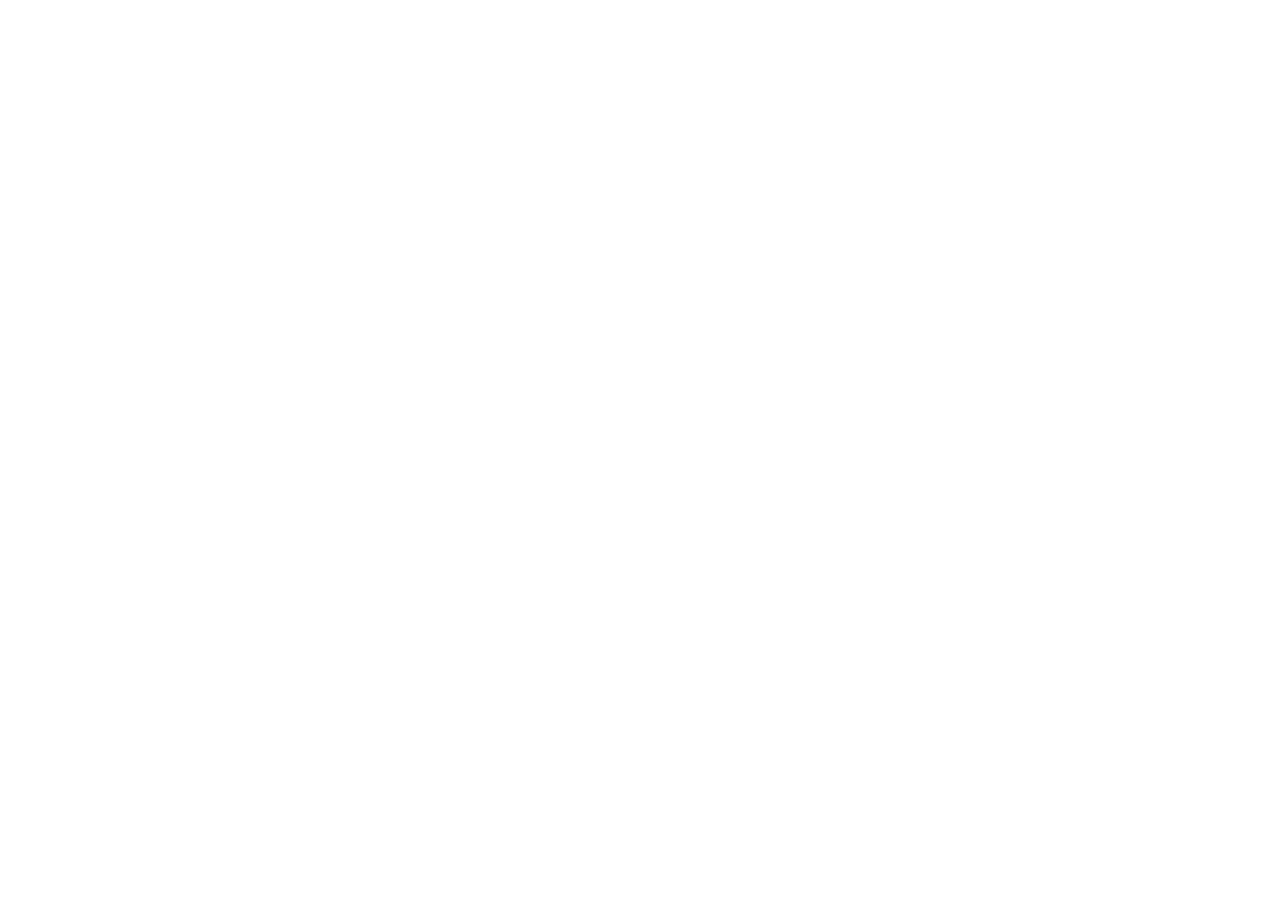
==== page1.html @ 130e92bc "create github pages" ====
<!DOCTYPE html>
<html  >
<head>
  <!-- Site made with Mobirise Website Builder v4.9.7, https://mobirise.com -->
  <meta charset="UTF-8">
  <meta http-equiv="X-UA-Compatible" content="IE=edge">
  <meta name="generator" content="Mobirise v4.9.7, mobirise.com">
  <meta name="viewport" content="width=device-width, initial-scale=1, minimum-scale=1">
  <link rel="shortcut icon" href="assets/images/0191a8249c-128x128.png" type="image/x-icon">
  <meta name="description" content="Web Site Builder Description">
  
  <title>Turismo</title>
  <link rel="stylesheet" href="assets/tether/tether.min.css">
  <link rel="stylesheet" href="assets/bootstrap/css/bootstrap.min.css">
  <link rel="stylesheet" href="assets/bootstrap/css/bootstrap-grid.min.css">
  <link rel="stylesheet" href="assets/bootstrap/css/bootstrap-reboot.min.css">
  <link rel="stylesheet" href="assets/theme/css/style.css">
  <link rel="stylesheet" href="assets/mobirise/css/mbr-additional.css" type="text/css">
  
  
  
</head>
<body>
  
  <script src="assets/web/assets/jquery/jquery.min.js"></script>
  <script src="assets/popper/popper.min.js"></script>
  <script src="assets/tether/tether.min.js"></script>
  <script src="assets/bootstrap/js/bootstrap.min.js"></script>
  <script src="assets/smoothscroll/smooth-scroll.js"></script>
  <script src="assets/theme/js/script.js"></script>
  
  
  <input name="animation" type="hidden">
  </body>
</html>
---- assets/theme/css/style.css ----
/*!
 * Mobirise v4 theme (https://mobirise.com/)
 * Copyright 2017 Mobirise
 */
section {
  background-color: #eeeeee; }

section,
.container,
.container-fluid {
  position: relative;
  word-wrap: break-word; }

a.mbr-iconfont:hover {
  text-decoration: none; }

.article .lead p, .article .lead ul, .article .lead ol, .article .lead pre, .article .lead blockquote {
  margin-bottom: 0; }

a {
  font-style: normal;
  font-weight: 400;
  cursor: pointer; }
  a, a:hover {
    text-decoration: none; }

figure {
  margin-bottom: 0; }

body {
  color: #232323; }

h1, h2, h3, h4, h5, h6,
.h1, .h2, .h3, .h4, .h5, .h6,
.display-1, .display-2, .display-3, .display-4 {
  line-height: 1;
  word-break: break-word;
  word-wrap: break-word; }

b, strong {
  font-weight: bold; }

blockquote {
  padding: 10px 0 10px 20px;
  position: relative;
  border-left: 2px solid;
  border-color: #ff3366; }

input:-webkit-autofill, input:-webkit-autofill:hover, input:-webkit-autofill:focus, input:-webkit-autofill:active {
  transition-delay: 9999s;
  transition-property: background-color, color; }

textarea[type="hidden"] {
  display: none; }

body {
  position: relative; }

section {
  background-position: 50% 50%;
  background-repeat: no-repeat;
  background-size: cover; }
  section .mbr-background-video,
  section .mbr-background-video-preview {
    position: absolute;
    bottom: 0;
    left: 0;
    right: 0;
    top: 0; }

.hidden {
  visibility: hidden; }

.mbr-z-index20 {
  z-index: 20; }

/*! Base colors */
.mbr-white {
  color: #ffffff; }

.mbr-black {
  color: #000000; }

.mbr-bg-white {
  background-color: #ffffff; }

.mbr-bg-black {
  background-color: #000000; }

/*! Text-aligns */
.align-left {
  text-align: left; }

.align-center {
  text-align: center; }

.align-right {
  text-align: right; }

@media (max-width: 767px) {
  .align-left, .align-center, .align-right, .mbr-section-btn, .mbr-section-title {
    text-align: center; } }
/*! Font-weight  */
.mbr-light {
  font-weight: 300; }

.mbr-regular {
  font-weight: 400; }

.mbr-semibold {
  font-weight: 500; }

.mbr-bold {
  font-weight: 700; }

/*! Media  */
.media-size-item {
  -webkit-flex: 1 1 auto;
  -moz-flex: 1 1 auto;
  -ms-flex: 1 1 auto;
  -o-flex: 1 1 auto;
  flex: 1 1 auto; }

.media-content {
  -webkit-flex-basis: 100%;
  flex-basis: 100%; }

.media-container-row {
  display: -ms-flexbox;
  display: -webkit-flex;
  display: flex;
  -webkit-flex-direction: row;
  -ms-flex-direction: row;
  flex-direction: row;
  -webkit-flex-wrap: wrap;
  -ms-flex-wrap: wrap;
  flex-wrap: wrap;
  -webkit-justify-content: center;
  -ms-flex-pack: center;
  justify-content: center;
  -webkit-align-content: center;
  -ms-flex-line-pack: center;
  align-content: center;
  -webkit-align-items: start;
  -ms-flex-align: start;
  align-items: start; }
  .media-container-row .media-size-item {
    width: 400px; }

.media-container-column {
  display: -ms-flexbox;
  display: -webkit-flex;
  display: flex;
  -webkit-flex-direction: column;
  -ms-flex-direction: column;
  flex-direction: column;
  -webkit-flex-wrap: wrap;
  -ms-flex-wrap: wrap;
  flex-wrap: wrap;
  -webkit-justify-content: center;
  -ms-flex-pack: center;
  justify-content: center;
  -webkit-align-content: center;
  -ms-flex-line-pack: center;
  align-content: center;
  -webkit-align-items: stretch;
  -ms-flex-align: stretch;
  align-items: stretch; }
  .media-container-column > * {
    width: 100%; }

@media (min-width: 992px) {
  .media-container-row {
    -webkit-flex-wrap: nowrap;
    -ms-flex-wrap: nowrap;
    flex-wrap: nowrap; } }
figure {
  overflow: hidden; }

figure[mbr-media-size] {
  transition: width 0.1s; }

.mbr-figure img, .mbr-figure iframe {
  display: block;
  width: 100%; }

.card {
  background-color: transparent;
  border: none; }

.card-img {
  text-align: center;
  flex-shrink: 0;
  -webkit-flex-shrink: 0; }

.media {
  max-width: 100%;
  margin: 0 auto; }

.mbr-figure {
  -ms-flex-item-align: center;
  -ms-grid-row-align: center;
  -webkit-align-self: center;
  align-self: center; }

.media-container > div {
  max-width: 100%; }

.mbr-figure img, .card-img img {
  width: 100%; }

@media (max-width: 991px) {
  .media-size-item {
    width: auto !important; }

  .media {
    width: auto; }

  .mbr-figure {
    width: 100% !important; } }
/*! Buttons */
.mbr-section-btn {
  margin-left: -.25rem;
  margin-right: -.25rem;
  font-size: 0; }

nav .mbr-section-btn {
  margin-left: 0rem;
  margin-right: 0rem; }

/*! Btn icon margin */
.btn .mbr-iconfont, .btn.btn-sm .mbr-iconfont {
  cursor: pointer;
  margin-right: 0.5rem; }

.btn.btn-md .mbr-iconfont, .btn.btn-md .mbr-iconfont {
  margin-right: 0.8rem; }

.mbr-regular {
  font-weight: 400; }

.mbr-semibold {
  font-weight: 500; }

.mbr-bold {
  font-weight: 700; }

[type="submit"] {
  -webkit-appearance: none; }

/*! Full-screen */
.mbr-fullscreen .mbr-overlay {
  min-height: 100vh; }

.mbr-fullscreen {
  display: flex;
  display: -webkit-flex;
  display: -moz-flex;
  display: -ms-flex;
  display: -o-flex;
  align-items: center;
  -webkit-align-items: center;
  min-height: 100vh;
  padding-top: 3rem;
  padding-bottom: 3rem; }

/*! Map */
.map {
  height: 25rem;
  position: relative; }
  .map iframe {
    width: 100%;
    height: 100%; }

/* Form */
.form-asterisk {
  font-family: initial;
  position: absolute;
  top: -2px;
  font-weight: normal; }

/*! Scroll to top arrow */
.mbr-arrow-up {
  bottom: 25px;
  right: 90px;
  position: fixed;
  text-align: right;
  z-index: 5000;
  color: #ffffff;
  font-size: 32px;
  transform: rotate(180deg);
  -webkit-transform: rotate(180deg); }

.mbr-arrow-up a {
  background: rgba(0, 0, 0, 0.2);
  border-radius: 3px;
  color: #fff;
  display: inline-block;
  height: 60px;
  width: 60px;
  outline-style: none !important;
  position: relative;
  text-decoration: none;
  transition: all .3s ease-in-out;
  cursor: pointer;
  text-align: center; }
  .mbr-arrow-up a:hover {
    background-color: rgba(0, 0, 0, 0.4); }
  .mbr-arrow-up a i {
    line-height: 60px; }

.mbr-arrow-up-icon {
  display: block;
  color: #fff; }

.mbr-arrow-up-icon::before {
  content: "\203a";
  display: inline-block;
  font-family: serif;
  font-size: 32px;
  line-height: 1;
  font-style: normal;
  position: relative;
  top: 6px;
  left: -4px;
  -webkit-transform: rotate(-90deg);
  transform: rotate(-90deg); }

/*! Arrow Down */
.mbr-arrow {
  position: absolute;
  bottom: 45px;
  left: 50%;
  width: 60px;
  height: 60px;
  cursor: pointer;
  background-color: rgba(80, 80, 80, 0.5);
  border-radius: 50%;
  -webkit-transform: translateX(-50%);
  transform: translateX(-50%); }
  .mbr-arrow > a {
    display: inline-block;
    text-decoration: none;
    outline-style: none;
    -webkit-animation: arrowdown 1.7s ease-in-out infinite;
    animation: arrowdown 1.7s ease-in-out infinite; }
    .mbr-arrow > a > i {
      position: absolute;
      top: -2px;
      left: 15px;
      font-size: 2rem; }

@keyframes arrowdown {
  0% {
    transform: translateY(0px);
    -webkit-transform: translateY(0px); }
  50% {
    transform: translateY(-5px);
    -webkit-transform: translateY(-5px); }
  100% {
    transform: translateY(0px);
    -webkit-transform: translateY(0px); } }
@-webkit-keyframes arrowdown {
  0% {
    transform: translateY(0px);
    -webkit-transform: translateY(0px); }
  50% {
    transform: translateY(-5px);
    -webkit-transform: translateY(-5px); }
  100% {
    transform: translateY(0px);
    -webkit-transform: translateY(0px); } }
@media (max-width: 500px) {
  .mbr-arrow-up {
    left: 50%;
    right: auto;
    transform: translateX(-50%) rotate(180deg);
    -webkit-transform: translateX(-50%) rotate(180deg); } }
/*Gradients animation*/
@keyframes gradient-animation {
  from {
    background-position: 0% 100%;
    animation-timing-function: ease-in-out; }
  to {
    background-position: 100% 0%;
    animation-timing-function: ease-in-out; } }
@-webkit-keyframes gradient-animation {
  from {
    background-position: 0% 100%;
    animation-timing-function: ease-in-out; }
  to {
    background-position: 100% 0%;
    animation-timing-function: ease-in-out; } }
.bg-gradient {
  background-size: 200% 200%;
  animation: gradient-animation 5s infinite alternate;
  -webkit-animation: gradient-animation 5s infinite alternate; }

.menu .navbar-brand {
  display: -webkit-flex; }
  .menu .navbar-brand span {
    display: flex;
    display: -webkit-flex; }
  .menu .navbar-brand .navbar-caption-wrap {
    display: -webkit-flex; }
  .menu .navbar-brand .navbar-logo img {
    display: -webkit-flex; }
@media (min-width: 768px) and (max-width: 991px) {
  .menu .navbar-toggleable-sm .navbar-nav {
    display: -webkit-box;
    display: -webkit-flex;
    display: -ms-flexbox; } }
@media (min-width: 992px) {
  .menu .navbar-nav.nav-dropdown {
    display: -webkit-flex; }
  .menu .navbar-toggleable-sm .navbar-collapse {
    display: -webkit-flex !important; } }
@media (max-width: 767px) {
  .menu .navbar-collapse {
    max-height: 80vh; }
  .menu .dropdown-menu {
    max-height: 60vh; } }

.navbar {
  display: -webkit-flex;
  -webkit-flex-wrap: wrap;
  -webkit-align-items: center;
  -webkit-justify-content: space-between; }

.navbar-collapse {
  -webkit-flex-basis: 100%;
  -webkit-flex-grow: 1;
  -webkit-align-items: center;
  max-height: 93.5vh; }
  .navbar-collapse.show {
    overflow: auto; }

.nav-dropdown .link {
  padding: .667em 1.667em !important;
  margin: 0 !important; }

.nav {
  display: -webkit-flex;
  -webkit-flex-wrap: wrap; }

.row {
  display: -webkit-flex;
  -webkit-flex-wrap: wrap; }

.justify-content-center {
  -webkit-justify-content: center; }

.form-inline {
  display: -webkit-flex;
  -webkit-flex-flow: row wrap;
  -webkit-align-items: center; }

.card-wrapper {
  -webkit-flex: 1; }

.carousel-control {
  z-index: 10;
  display: -webkit-flex;
  -webkit-align-items: center;
  -webkit-justify-content: center; }

.carousel-controls {
  display: -webkit-flex; }

.media {
  display: -webkit-flex; }

.jq-selectbox__select {
  padding: 1.07em .5em;
  position: absolute;
  top: 0;
  left: 0;
  width: 100%; }

.jq-selectbox__dropdown {
  position: absolute;
  top: 100% !important;
  left: 0 !important;
  width: 100% !important; }

.jq-selectbox__trigger-arrow {
  transform: translateY(-50%); }

.jq-selectbox li {
  padding: 1.07em .5em; }

/*# sourceMappingURL=style.css.map */
.engine {
	position: absolute;
	text-indent: -2400px;
	text-align: center;
	padding: 0;
	top: 0;
	left: -2400px;
}
---- assets/mobirise/css/mbr-additional.css ----
@import url(https://fonts.googleapis.com/css?family=Rubik:300,300i,400,400i,500,500i,700,700i,900,900i);





body {
  font-style: normal;
  line-height: 1.5;
}
.mbr-section-title {
  font-style: normal;
  line-height: 1.2;
}
.mbr-section-subtitle {
  line-height: 1.3;
}
.mbr-text {
  font-style: normal;
  line-height: 1.6;
}
.display-1 {
  font-family: 'Rubik', sans-serif;
  font-size: 4.25rem;
}
.display-1 > .mbr-iconfont {
  font-size: 6.8rem;
}
.display-2 {
  font-family: 'Rubik', sans-serif;
  font-size: 3rem;
}
.display-2 > .mbr-iconfont {
  font-size: 4.8rem;
}
.display-4 {
  font-family: 'Rubik', sans-serif;
  font-size: 1rem;
}
.display-4 > .mbr-iconfont {
  font-size: 1.6rem;
}
.display-5 {
  font-family: 'Rubik', sans-serif;
  font-size: 1.5rem;
}
.display-5 > .mbr-iconfont {
  font-size: 2.4rem;
}
.display-7 {
  font-family: 'Rubik', sans-serif;
  font-size: 1rem;
}
.display-7 > .mbr-iconfont {
  font-size: 1.6rem;
}
/* ---- Fluid typography for mobile devices ---- */
/* 1.4 - font scale ratio ( bootstrap == 1.42857 ) */
/* 100vw - current viewport width */
/* (48 - 20)  48 == 48rem == 768px, 20 == 20rem == 320px(minimal supported viewport) */
/* 0.65 - min scale variable, may vary */
@media (max-width: 768px) {
  .display-1 {
    font-size: 3.4rem;
    font-size: calc( 2.1374999999999997rem + (4.25 - 2.1374999999999997) * ((100vw - 20rem) / (48 - 20)));
    line-height: calc( 1.4 * (2.1374999999999997rem + (4.25 - 2.1374999999999997) * ((100vw - 20rem) / (48 - 20))));
  }
  .display-2 {
    font-size: 2.4rem;
    font-size: calc( 1.7rem + (3 - 1.7) * ((100vw - 20rem) / (48 - 20)));
    line-height: calc( 1.4 * (1.7rem + (3 - 1.7) * ((100vw - 20rem) / (48 - 20))));
  }
  .display-4 {
    font-size: 0.8rem;
    font-size: calc( 1rem + (1 - 1) * ((100vw - 20rem) / (48 - 20)));
    line-height: calc( 1.4 * (1rem + (1 - 1) * ((100vw - 20rem) / (48 - 20))));
  }
  .display-5 {
    font-size: 1.2rem;
    font-size: calc( 1.175rem + (1.5 - 1.175) * ((100vw - 20rem) / (48 - 20)));
    line-height: calc( 1.4 * (1.175rem + (1.5 - 1.175) * ((100vw - 20rem) / (48 - 20))));
  }
}
/* Buttons */
.btn {
  font-weight: 500;
  border-width: 2px;
  font-style: normal;
  letter-spacing: 1px;
  margin: .4rem .8rem;
  white-space: normal;
  -webkit-transition: all 0.3s ease-in-out;
  -moz-transition: all 0.3s ease-in-out;
  transition: all 0.3s ease-in-out;
  display: inline-flex;
  align-items: center;
  justify-content: center;
  word-break: break-word;
  -webkit-align-items: center;
  -webkit-justify-content: center;
  display: -webkit-inline-flex;
  padding: 1rem 3rem;
  border-radius: 3px;
}
.btn-sm {
  font-weight: 500;
  letter-spacing: 1px;
  -webkit-transition: all 0.3s ease-in-out;
  -moz-transition: all 0.3s ease-in-out;
  transition: all 0.3s ease-in-out;
  padding: 0.6rem 1.5rem;
  border-radius: 3px;
}
.btn-md {
  font-weight: 500;
  letter-spacing: 1px;
  margin: .4rem .8rem !important;
  -webkit-transition: all 0.3s ease-in-out;
  -moz-transition: all 0.3s ease-in-out;
  transition: all 0.3s ease-in-out;
  padding: 1rem 3rem;
  border-radius: 3px;
}
.btn-lg {
  font-weight: 500;
  letter-spacing: 1px;
  margin: .4rem .8rem !important;
  -webkit-transition: all 0.3s ease-in-out;
  -moz-transition: all 0.3s ease-in-out;
  transition: all 0.3s ease-in-out;
  padding: 1.2rem 3.2rem;
  border-radius: 3px;
}
.bg-primary {
  background-color: #149dcc !important;
}
.bg-success {
  background-color: #f7ed4a !important;
}
.bg-info {
  background-color: #82786e !important;
}
.bg-warning {
  background-color: #879a9f !important;
}
.bg-danger {
  background-color: #b1a374 !important;
}
.btn-primary,
.btn-primary:active {
  background-color: #149dcc !important;
  border-color: #149dcc !important;
  color: #ffffff !important;
}
.btn-primary:hover,
.btn-primary:focus,
.btn-primary.focus,
.btn-primary.active {
  color: #ffffff !important;
  background-color: #0d6786 !important;
  border-color: #0d6786 !important;
}
.btn-primary.disabled,
.btn-primary:disabled {
  color: #ffffff !important;
  background-color: #0d6786 !important;
  border-color: #0d6786 !important;
}
.btn-secondary,
.btn-secondary:active {
  background-color: #ff3366 !important;
  border-color: #ff3366 !important;
  color: #ffffff !important;
}
.btn-secondary:hover,
.btn-secondary:focus,
.btn-secondary.focus,
.btn-secondary.active {
  color: #ffffff !important;
  background-color: #e50039 !important;
  border-color: #e50039 !important;
}
.btn-secondary.disabled,
.btn-secondary:disabled {
  color: #ffffff !important;
  background-color: #e50039 !important;
  border-color: #e50039 !important;
}
.btn-info,
.btn-info:active {
  background-color: #82786e !important;
  border-color: #82786e !important;
  color: #ffffff !important;
}
.btn-info:hover,
.btn-info:focus,
.btn-info.focus,
.btn-info.active {
  color: #ffffff !important;
  background-color: #59524b !important;
  border-color: #59524b !important;
}
.btn-info.disabled,
.btn-info:disabled {
  color: #ffffff !important;
  background-color: #59524b !important;
  border-color: #59524b !important;
}
.btn-success,
.btn-success:active {
  background-color: #f7ed4a !important;
  border-color: #f7ed4a !important;
  color: #3f3c03 !important;
}
.btn-success:hover,
.btn-success:focus,
.btn-success.focus,
.btn-success.active {
  color: #3f3c03 !important;
  background-color: #eadd0a !important;
  border-color: #eadd0a !important;
}
.btn-success.disabled,
.btn-success:disabled {
  color: #3f3c03 !important;
  background-color: #eadd0a !important;
  border-color: #eadd0a !important;
}
.btn-warning,
.btn-warning:active {
  background-color: #879a9f !important;
  border-color: #879a9f !important;
  color: #ffffff !important;
}
.btn-warning:hover,
.btn-warning:focus,
.btn-warning.focus,
.btn-warning.active {
  color: #ffffff !important;
  background-color: #617479 !important;
  border-color: #617479 !important;
}
.btn-warning.disabled,
.btn-warning:disabled {
  color: #ffffff !important;
  background-color: #617479 !important;
  border-color: #617479 !important;
}
.btn-danger,
.btn-danger:active {
  background-color: #b1a374 !important;
  border-color: #b1a374 !important;
  color: #ffffff !important;
}
.btn-danger:hover,
.btn-danger:focus,
.btn-danger.focus,
.btn-danger.active {
  color: #ffffff !important;
  background-color: #8b7d4e !important;
  border-color: #8b7d4e !important;
}
.btn-danger.disabled,
.btn-danger:disabled {
  color: #ffffff !important;
  background-color: #8b7d4e !important;
  border-color: #8b7d4e !important;
}
.btn-white {
  color: #333333 !important;
}
.btn-white,
.btn-white:active {
  background-color: #ffffff !important;
  border-color: #ffffff !important;
  color: #808080 !important;
}
.btn-white:hover,
.btn-white:focus,
.btn-white.focus,
.btn-white.active {
  color: #808080 !important;
  background-color: #d9d9d9 !important;
  border-color: #d9d9d9 !important;
}
.btn-white.disabled,
.btn-white:disabled {
  color: #808080 !important;
  background-color: #d9d9d9 !important;
  border-color: #d9d9d9 !important;
}
.btn-black,
.btn-black:active {
  background-color: #333333 !important;
  border-color: #333333 !important;
  color: #ffffff !important;
}
.btn-black:hover,
.btn-black:focus,
.btn-black.focus,
.btn-black.active {
  color: #ffffff !important;
  background-color: #0d0d0d !important;
  border-color: #0d0d0d !important;
}
.btn-black.disabled,
.btn-black:disabled {
  color: #ffffff !important;
  background-color: #0d0d0d !important;
  border-color: #0d0d0d !important;
}
.btn-primary-outline,
.btn-primary-outline:active {
  background: none;
  border-color: #0b566f;
  color: #0b566f;
}
.btn-primary-outline:hover,
.btn-primary-outline:focus,
.btn-primary-outline.focus,
.btn-primary-outline.active {
  color: #ffffff;
  background-color: #149dcc;
  border-color: #149dcc;
}
.btn-primary-outline.disabled,
.btn-primary-outline:disabled {
  color: #ffffff !important;
  background-color: #149dcc !important;
  border-color: #149dcc !important;
}
.btn-secondary-outline,
.btn-secondary-outline:active {
  background: none;
  border-color: #cc0033;
  color: #cc0033;
}
.btn-secondary-outline:hover,
.btn-secondary-outline:focus,
.btn-secondary-outline.focus,
.btn-secondary-outline.active {
  color: #ffffff;
  background-color: #ff3366;
  border-color: #ff3366;
}
.btn-secondary-outline.disabled,
.btn-secondary-outline:disabled {
  color: #ffffff !important;
  background-color: #ff3366 !important;
  border-color: #ff3366 !important;
}
.btn-info-outline,
.btn-info-outline:active {
  background: none;
  border-color: #4b453f;
  color: #4b453f;
}
.btn-info-outline:hover,
.btn-info-outline:focus,
.btn-info-outline.focus,
.btn-info-outline.active {
  color: #ffffff;
  background-color: #82786e;
  border-color: #82786e;
}
.btn-info-outline.disabled,
.btn-info-outline:disabled {
  color: #ffffff !important;
  background-color: #82786e !important;
  border-color: #82786e !important;
}
.btn-success-outline,
.btn-success-outline:active {
  background: none;
  border-color: #d2c609;
  color: #d2c609;
}
.btn-success-outline:hover,
.btn-success-outline:focus,
.btn-success-outline.focus,
.btn-success-outline.active {
  color: #3f3c03;
  background-color: #f7ed4a;
  border-color: #f7ed4a;
}
.btn-success-outline.disabled,
.btn-success-outline:disabled {
  color: #3f3c03 !important;
  background-color: #f7ed4a !important;
  border-color: #f7ed4a !important;
}
.btn-warning-outline,
.btn-warning-outline:active {
  background: none;
  border-color: #55666b;
  color: #55666b;
}
.btn-warning-outline:hover,
.btn-warning-outline:focus,
.btn-warning-outline.focus,
.btn-warning-outline.active {
  color: #ffffff;
  background-color: #879a9f;
  border-color: #879a9f;
}
.btn-warning-outline.disabled,
.btn-warning-outline:disabled {
  color: #ffffff !important;
  background-color: #879a9f !important;
  border-color: #879a9f !important;
}
.btn-danger-outline,
.btn-danger-outline:active {
  background: none;
  border-color: #7a6e45;
  color: #7a6e45;
}
.btn-danger-outline:hover,
.btn-danger-outline:focus,
.btn-danger-outline.focus,
.btn-danger-outline.active {
  color: #ffffff;
  background-color: #b1a374;
  border-color: #b1a374;
}
.btn-danger-outline.disabled,
.btn-danger-outline:disabled {
  color: #ffffff !important;
  background-color: #b1a374 !important;
  border-color: #b1a374 !important;
}
.btn-black-outline,
.btn-black-outline:active {
  background: none;
  border-color: #000000;
  color: #000000;
}
.btn-black-outline:hover,
.btn-black-outline:focus,
.btn-black-outline.focus,
.btn-black-outline.active {
  color: #ffffff;
  background-color: #333333;
  border-color: #333333;
}
.btn-black-outline.disabled,
.btn-black-outline:disabled {
  color: #ffffff !important;
  background-color: #333333 !important;
  border-color: #333333 !important;
}
.btn-white-outline,
.btn-white-outline:active,
.btn-white-outline.active {
  background: none;
  border-color: #ffffff;
  color: #ffffff;
}
.btn-white-outline:hover,
.btn-white-outline:focus,
.btn-white-outline.focus {
  color: #333333;
  background-color: #ffffff;
  border-color: #ffffff;
}
.text-primary {
  color: #149dcc !important;
}
.text-secondary {
  color: #ff3366 !important;
}
.text-success {
  color: #f7ed4a !important;
}
.text-info {
  color: #82786e !important;
}
.text-warning {
  color: #879a9f !important;
}
.text-danger {
  color: #b1a374 !important;
}
.text-white {
  color: #ffffff !important;
}
.text-black {
  color: #000000 !important;
}
a.text-primary:hover,
a.text-primary:focus {
  color: #0b566f !important;
}
a.text-secondary:hover,
a.text-secondary:focus {
  color: #cc0033 !important;
}
a.text-success:hover,
a.text-success:focus {
  color: #d2c609 !important;
}
a.text-info:hover,
a.text-info:focus {
  color: #4b453f !important;
}
a.text-warning:hover,
a.text-warning:focus {
  color: #55666b !important;
}
a.text-danger:hover,
a.text-danger:focus {
  color: #7a6e45 !important;
}
a.text-white:hover,
a.text-white:focus {
  color: #b3b3b3 !important;
}
a.text-black:hover,
a.text-black:focus {
  color: #4d4d4d !important;
}
.alert-success {
  background-color: #70c770;
}
.alert-info {
  background-color: #82786e;
}
.alert-warning {
  background-color: #879a9f;
}
.alert-danger {
  background-color: #b1a374;
}
.mbr-section-btn a.btn:not(.btn-form) {
  border-radius: 100px;
}
.mbr-section-btn a.btn:not(.btn-form):hover,
.mbr-section-btn a.btn:not(.btn-form):focus {
  box-shadow: none !important;
}
.mbr-section-btn a.btn:not(.btn-form):hover,
.mbr-section-btn a.btn:not(.btn-form):focus {
  box-shadow: 0 10px 40px 0 rgba(0, 0, 0, 0.2) !important;
  -webkit-box-shadow: 0 10px 40px 0 rgba(0, 0, 0, 0.2) !important;
}
.mbr-gallery-filter li a {
  border-radius: 100px !important;
}
.mbr-gallery-filter li.active .btn {
  background-color: #149dcc;
  border-color: #149dcc;
  color: #ffffff;
}
.mbr-gallery-filter li.active .btn:focus {
  box-shadow: none;
}
.nav-tabs .nav-link {
  border-radius: 100px !important;
}
.btn-form {
  border-radius: 0;
}
.btn-form:hover {
  cursor: pointer;
}
a,
a:hover {
  color: #149dcc;
}
.mbr-plan-header.bg-primary .mbr-plan-subtitle,
.mbr-plan-header.bg-primary .mbr-plan-price-desc {
  color: #b4e6f8;
}
.mbr-plan-header.bg-success .mbr-plan-subtitle,
.mbr-plan-header.bg-success .mbr-plan-price-desc {
  color: #ffffff;
}
.mbr-plan-header.bg-info .mbr-plan-subtitle,
.mbr-plan-header.bg-info .mbr-plan-price-desc {
  color: #beb8b2;
}
.mbr-plan-header.bg-warning .mbr-plan-subtitle,
.mbr-plan-header.bg-warning .mbr-plan-price-desc {
  color: #ced6d8;
}
.mbr-plan-header.bg-danger .mbr-plan-subtitle,
.mbr-plan-header.bg-danger .mbr-plan-price-desc {
  color: #dfd9c6;
}
/* Scroll to top button*/
.scrollToTop_wraper {
  display: none;
}
#scrollToTop a i:before {
  content: '';
  position: absolute;
  height: 40%;
  top: 25%;
  background: #fff;
  width: 2px;
  left: calc(50% - 1px);
}
#scrollToTop a i:after {
  content: '';
  position: absolute;
  display: block;
  border-top: 2px solid #fff;
  border-right: 2px solid #fff;
  width: 40%;
  height: 40%;
  left: 30%;
  bottom: 30%;
  transform: rotate(135deg);
  -webkit-transform: rotate(135deg);
}
/* Others*/
.note-check a[data-value=Rubik] {
  font-style: normal;
}
.mbr-arrow a {
  color: #ffffff;
}
@media (max-width: 767px) {
  .mbr-arrow {
    display: none;
  }
}
.form-control-label {
  position: relative;
  cursor: pointer;
  margin-bottom: .357em;
  padding: 0;
}
.alert {
  color: #ffffff;
  border-radius: 0;
  border: 0;
  font-size: .875rem;
  line-height: 1.5;
  margin-bottom: 1.875rem;
  padding: 1.25rem;
  position: relative;
}
.alert.alert-form::after {
  background-color: inherit;
  bottom: -7px;
  content: "";
  display: block;
  height: 14px;
  left: 50%;
  margin-left: -7px;
  position: absolute;
  transform: rotate(45deg);
  width: 14px;
  -webkit-transform: rotate(45deg);
}
.form-control {
  background-color: #f5f5f5;
  box-shadow: none;
  color: #565656;
  font-family: 'Rubik', sans-serif;
  font-size: 1rem;
  line-height: 1.43;
  min-height: 3.5em;
  padding: 1.07em .5em;
}
.form-control > .mbr-iconfont {
  font-size: 1.6rem;
}
.form-control,
.form-control:focus {
  border: 1px solid #e8e8e8;
}
.form-active .form-control:invalid {
  border-color: red;
}
.mbr-overlay {
  background-color: #000;
  bottom: 0;
  left: 0;
  opacity: .5;
  position: absolute;
  right: 0;
  top: 0;
  z-index: 0;
  pointer-events: none;
}
blockquote {
  font-style: italic;
  padding: 10px 0 10px 20px;
  font-size: 1.09rem;
  position: relative;
  border-color: #149dcc;
  border-width: 3px;
}
ul,
ol,
pre,
blockquote {
  margin-bottom: 2.3125rem;
}
pre {
  background: #f4f4f4;
  padding: 10px 24px;
  white-space: pre-wrap;
}
.inactive {
  -webkit-user-select: none;
  -moz-user-select: none;
  -ms-user-select: none;
  user-select: none;
  pointer-events: none;
  -webkit-user-drag: none;
  user-drag: none;
}
.mbr-section__comments .row {
  justify-content: center;
  -webkit-justify-content: center;
}
/* Forms */
.mbr-form .btn {
  margin: .4rem 0;
}
.mbr-form .input-group-btn a.btn {
  border-radius: 100px !important;
}
.mbr-form .input-group-btn a.btn:hover {
  box-shadow: 0 10px 40px 0 rgba(0, 0, 0, 0.2);
}
.mbr-form .input-group-btn button[type="submit"] {
  border-radius: 100px !important;
  padding: 1rem 3rem;
}
.mbr-form .input-group-btn button[type="submit"]:hover {
  box-shadow: 0 10px 40px 0 rgba(0, 0, 0, 0.2);
}
.form2 .form-control {
  border-top-left-radius: 100px;
  border-bottom-left-radius: 100px;
}
.form2 .input-group-btn a.btn {
  border-top-left-radius: 0 !important;
  border-bottom-left-radius: 0 !important;
}
.form2 .input-group-btn button[type="submit"] {
  border-top-left-radius: 0 !important;
  border-bottom-left-radius: 0 !important;
}
.form3 input[type="email"] {
  border-radius: 100px !important;
}
@media (max-width: 349px) {
  .form2 input[type="email"] {
    border-radius: 100px !important;
  }
  .form2 .input-group-btn a.btn {
    border-radius: 100px !important;
  }
  .form2 .input-group-btn button[type="submit"] {
    border-radius: 100px !important;
  }
}
@media (max-width: 767px) {
  .btn {
    font-size: .75rem !important;
  }
  .btn .mbr-iconfont {
    font-size: 1rem !important;
  }
}
/* Social block */
.btn-social {
  font-size: 20px;
  border-radius: 50%;
  padding: 0;
  width: 44px;
  height: 44px;
  line-height: 44px;
  text-align: center;
  position: relative;
  border: 2px solid #c0a375;
  border-color: #149dcc;
  color: #232323;
  cursor: pointer;
}
.btn-social i {
  top: 0;
  line-height: 44px;
  width: 44px;
}
.btn-social:hover {
  color: #fff;
  background: #149dcc;
}
.btn-social + .btn {
  margin-left: .1rem;
}
/* Footer */
.mbr-footer-content li::before,
.mbr-footer .mbr-contacts li::before {
  background: #149dcc;
}
.mbr-footer-content li a:hover,
.mbr-footer .mbr-contacts li a:hover {
  color: #149dcc;
}
.footer3 input[type="email"],
.footer4 input[type="email"] {
  border-radius: 100px !important;
}
.footer3 .input-group-btn a.btn,
.footer4 .input-group-btn a.btn {
  border-radius: 100px !important;
}
.footer3 .input-group-btn button[type="submit"],
.footer4 .input-group-btn button[type="submit"] {
  border-radius: 100px !important;
}
/* Headers*/
.header13 .form-inline input[type="email"],
.header14 .form-inline input[type="email"] {
  border-radius: 100px;
}
.header13 .form-inline input[type="text"],
.header14 .form-inline input[type="text"] {
  border-radius: 100px;
}
.header13 .form-inline input[type="tel"],
.header14 .form-inline input[type="tel"] {
  border-radius: 100px;
}
.header13 .form-inline a.btn,
.header14 .form-inline a.btn {
  border-radius: 100px;
}
.header13 .form-inline button,
.header14 .form-inline button {
  border-radius: 100px !important;
}
.offset-1 {
  margin-left: 8.33333%;
}
.offset-2 {
  margin-left: 16.66667%;
}
.offset-3 {
  margin-left: 25%;
}
.offset-4 {
  margin-left: 33.33333%;
}
.offset-5 {
  margin-left: 41.66667%;
}
.offset-6 {
  margin-left: 50%;
}
.offset-7 {
  margin-left: 58.33333%;
}
.offset-8 {
  margin-left: 66.66667%;
}
.offset-9 {
  margin-left: 75%;
}
.offset-10 {
  margin-left: 83.33333%;
}
.offset-11 {
  margin-left: 91.66667%;
}
@media (min-width: 576px) {
  .offset-sm-0 {
    margin-left: 0%;
  }
  .offset-sm-1 {
    margin-left: 8.33333%;
  }
  .offset-sm-2 {
    margin-left: 16.66667%;
  }
  .offset-sm-3 {
    margin-left: 25%;
  }
  .offset-sm-4 {
    margin-left: 33.33333%;
  }
  .offset-sm-5 {
    margin-left: 41.66667%;
  }
  .offset-sm-6 {
    margin-left: 50%;
  }
  .offset-sm-7 {
    margin-left: 58.33333%;
  }
  .offset-sm-8 {
    margin-left: 66.66667%;
  }
  .offset-sm-9 {
    margin-left: 75%;
  }
  .offset-sm-10 {
    margin-left: 83.33333%;
  }
  .offset-sm-11 {
    margin-left: 91.66667%;
  }
}
@media (min-width: 768px) {
  .offset-md-0 {
    margin-left: 0%;
  }
  .offset-md-1 {
    margin-left: 8.33333%;
  }
  .offset-md-2 {
    margin-left: 16.66667%;
  }
  .offset-md-3 {
    margin-left: 25%;
  }
  .offset-md-4 {
    margin-left: 33.33333%;
  }
  .offset-md-5 {
    margin-left: 41.66667%;
  }
  .offset-md-6 {
    margin-left: 50%;
  }
  .offset-md-7 {
    margin-left: 58.33333%;
  }
  .offset-md-8 {
    margin-left: 66.66667%;
  }
  .offset-md-9 {
    margin-left: 75%;
  }
  .offset-md-10 {
    margin-left: 83.33333%;
  }
  .offset-md-11 {
    margin-left: 91.66667%;
  }
}
@media (min-width: 992px) {
  .offset-lg-0 {
    margin-left: 0%;
  }
  .offset-lg-1 {
    margin-left: 8.33333%;
  }
  .offset-lg-2 {
    margin-left: 16.66667%;
  }
  .offset-lg-3 {
    margin-left: 25%;
  }
  .offset-lg-4 {
    margin-left: 33.33333%;
  }
  .offset-lg-5 {
    margin-left: 41.66667%;
  }
  .offset-lg-6 {
    margin-left: 50%;
  }
  .offset-lg-7 {
    margin-left: 58.33333%;
  }
  .offset-lg-8 {
    margin-left: 66.66667%;
  }
  .offset-lg-9 {
    margin-left: 75%;
  }
  .offset-lg-10 {
    margin-left: 83.33333%;
  }
  .offset-lg-11 {
    margin-left: 91.66667%;
  }
}
@media (min-width: 1200px) {
  .offset-xl-0 {
    margin-left: 0%;
  }
  .offset-xl-1 {
    margin-left: 8.33333%;
  }
  .offset-xl-2 {
    margin-left: 16.66667%;
  }
  .offset-xl-3 {
    margin-left: 25%;
  }
  .offset-xl-4 {
    margin-left: 33.33333%;
  }
  .offset-xl-5 {
    margin-left: 41.66667%;
  }
  .offset-xl-6 {
    margin-left: 50%;
  }
  .offset-xl-7 {
    margin-left: 58.33333%;
  }
  .offset-xl-8 {
    margin-left: 66.66667%;
  }
  .offset-xl-9 {
    margin-left: 75%;
  }
  .offset-xl-10 {
    margin-left: 83.33333%;
  }
  .offset-xl-11 {
    margin-left: 91.66667%;
  }
}
.navbar-toggler {
  -webkit-align-self: flex-start;
  -ms-flex-item-align: start;
  align-self: flex-start;
  padding: 0.25rem 0.75rem;
  font-size: 1.25rem;
  line-height: 1;
  background: transparent;
  border: 1px solid transparent;
  -webkit-border-radius: 0.25rem;
  border-radius: 0.25rem;
}
.navbar-toggler:focus,
.navbar-toggler:hover {
  text-decoration: none;
}
.navbar-toggler-icon {
  display: inline-block;
  width: 1.5em;
  height: 1.5em;
  vertical-align: middle;
  content: "";
  background: no-repeat center center;
  -webkit-background-size: 100% 100%;
  -o-background-size: 100% 100%;
  background-size: 100% 100%;
}
.navbar-toggler-left {
  position: absolute;
  left: 1rem;
}
.navbar-toggler-right {
  position: absolute;
  right: 1rem;
}
@media (max-width: 575px) {
  .navbar-toggleable .navbar-nav .dropdown-menu {
    position: static;
    float: none;
  }
  .navbar-toggleable > .container {
    padding-right: 0;
    padding-left: 0;
  }
}
@media (min-width: 576px) {
  .navbar-toggleable {
    -webkit-box-orient: horizontal;
    -webkit-box-direction: normal;
    -webkit-flex-direction: row;
    -ms-flex-direction: row;
    flex-direction: row;
    -webkit-flex-wrap: nowrap;
    -ms-flex-wrap: nowrap;
    flex-wrap: nowrap;
    -webkit-box-align: center;
    -webkit-align-items: center;
    -ms-flex-align: center;
    align-items: center;
  }
  .navbar-toggleable .navbar-nav {
    -webkit-box-orient: horizontal;
    -webkit-box-direction: normal;
    -webkit-flex-direction: row;
    -ms-flex-direction: row;
    flex-direction: row;
  }
  .navbar-toggleable .navbar-nav .nav-link {
    padding-right: .5rem;
    padding-left: .5rem;
  }
  .navbar-toggleable > .container {
    display: -webkit-box;
    display: -webkit-flex;
    display: -ms-flexbox;
    display: flex;
    -webkit-flex-wrap: nowrap;
    -ms-flex-wrap: nowrap;
    flex-wrap: nowrap;
    -webkit-box-align: center;
    -webkit-align-items: center;
    -ms-flex-align: center;
    align-items: center;
  }
  .navbar-toggleable .navbar-collapse {
    display: -webkit-box !important;
    display: -webkit-flex !important;
    display: -ms-flexbox !important;
    display: flex !important;
    width: 100%;
  }
  .navbar-toggleable .navbar-toggler {
    display: none;
  }
}
@media (max-width: 767px) {
  .navbar-toggleable-sm .navbar-nav .dropdown-menu {
    position: static;
    float: none;
  }
  .navbar-toggleable-sm > .container {
    padding-right: 0;
    padding-left: 0;
  }
}
@media (min-width: 768px) {
  .navbar-toggleable-sm {
    -webkit-box-orient: horizontal;
    -webkit-box-direction: normal;
    -webkit-flex-direction: row;
    -ms-flex-direction: row;
    flex-direction: row;
    -webkit-flex-wrap: nowrap;
    -ms-flex-wrap: nowrap;
    flex-wrap: nowrap;
    -webkit-box-align: center;
    -webkit-align-items: center;
    -ms-flex-align: center;
    align-items: center;
  }
  .navbar-toggleable-sm .navbar-nav {
    -webkit-box-orient: horizontal;
    -webkit-box-direction: normal;
    -webkit-flex-direction: row;
    -ms-flex-direction: row;
    flex-direction: row;
  }
  .navbar-toggleable-sm .navbar-nav .nav-link {
    padding-right: .5rem;
    padding-left: .5rem;
  }
  .navbar-toggleable-sm > .container {
    display: -webkit-box;
    display: -webkit-flex;
    display: -ms-flexbox;
    display: flex;
    -webkit-flex-wrap: nowrap;
    -ms-flex-wrap: nowrap;
    flex-wrap: nowrap;
    -webkit-box-align: center;
    -webkit-align-items: center;
    -ms-flex-align: center;
    align-items: center;
  }
  .navbar-toggleable-sm .navbar-collapse {
    display: none;
    width: 100%;
  }
  .navbar-toggleable-sm .navbar-toggler {
    display: none;
  }
}
@media (max-width: 991px) {
  .navbar-toggleable-md .navbar-nav .dropdown-menu {
    position: static;
    float: none;
  }
  .navbar-toggleable-md > .container {
    padding-right: 0;
    padding-left: 0;
  }
}
@media (min-width: 992px) {
  .navbar-toggleable-md {
    -webkit-box-orient: horizontal;
    -webkit-box-direction: normal;
    -webkit-flex-direction: row;
    -ms-flex-direction: row;
    flex-direction: row;
    -webkit-flex-wrap: nowrap;
    -ms-flex-wrap: nowrap;
    flex-wrap: nowrap;
    -webkit-box-align: center;
    -webkit-align-items: center;
    -ms-flex-align: center;
    align-items: center;
  }
  .navbar-toggleable-md .navbar-nav {
    -webkit-box-orient: horizontal;
    -webkit-box-direction: normal;
    -webkit-flex-direction: row;
    -ms-flex-direction: row;
    flex-direction: row;
  }
  .navbar-toggleable-md .navbar-nav .nav-link {
    padding-right: .5rem;
    padding-left: .5rem;
  }
  .navbar-toggleable-md > .container {
    display: -webkit-box;
    display: -webkit-flex;
    display: -ms-flexbox;
    display: flex;
    -webkit-flex-wrap: nowrap;
    -ms-flex-wrap: nowrap;
    flex-wrap: nowrap;
    -webkit-box-align: center;
    -webkit-align-items: center;
    -ms-flex-align: center;
    align-items: center;
  }
  .navbar-toggleable-md .navbar-collapse {
    display: -webkit-box !important;
    display: -webkit-flex !important;
    display: -ms-flexbox !important;
    display: flex !important;
    width: 100%;
  }
  .navbar-toggleable-md .navbar-toggler {
    display: none;
  }
}
@media (max-width: 1199px) {
  .navbar-toggleable-lg .navbar-nav .dropdown-menu {
    position: static;
    float: none;
  }
  .navbar-toggleable-lg > .container {
    padding-right: 0;
    padding-left: 0;
  }
}
@media (min-width: 1200px) {
  .navbar-toggleable-lg {
    -webkit-box-orient: horizontal;
    -webkit-box-direction: normal;
    -webkit-flex-direction: row;
    -ms-flex-direction: row;
    flex-direction: row;
    -webkit-flex-wrap: nowrap;
    -ms-flex-wrap: nowrap;
    flex-wrap: nowrap;
    -webkit-box-align: center;
    -webkit-align-items: center;
    -ms-flex-align: center;
    align-items: center;
  }
  .navbar-toggleable-lg .navbar-nav {
    -webkit-box-orient: horizontal;
    -webkit-box-direction: normal;
    -webkit-flex-direction: row;
    -ms-flex-direction: row;
    flex-direction: row;
  }
  .navbar-toggleable-lg .navbar-nav .nav-link {
    padding-right: .5rem;
    padding-left: .5rem;
  }
  .navbar-toggleable-lg > .container {
    display: -webkit-box;
    display: -webkit-flex;
    display: -ms-flexbox;
    display: flex;
    -webkit-flex-wrap: nowrap;
    -ms-flex-wrap: nowrap;
    flex-wrap: nowrap;
    -webkit-box-align: center;
    -webkit-align-items: center;
    -ms-flex-align: center;
    align-items: center;
  }
  .navbar-toggleable-lg .navbar-collapse {
    display: -webkit-box !important;
    display: -webkit-flex !important;
    display: -ms-flexbox !important;
    display: flex !important;
    width: 100%;
  }
  .navbar-toggleable-lg .navbar-toggler {
    display: none;
  }
}
.navbar-toggleable-xl {
  -webkit-box-orient: horizontal;
  -webkit-box-direction: normal;
  -webkit-flex-direction: row;
  -ms-flex-direction: row;
  flex-direction: row;
  -webkit-flex-wrap: nowrap;
  -ms-flex-wrap: nowrap;
  flex-wrap: nowrap;
  -webkit-box-align: center;
  -webkit-align-items: center;
  -ms-flex-align: center;
  align-items: center;
}
.navbar-toggleable-xl .navbar-nav .dropdown-menu {
  position: static;
  float: none;
}
.navbar-toggleable-xl > .container {
  padding-right: 0;
  padding-left: 0;
}
.navbar-toggleable-xl .navbar-nav {
  -webkit-box-orient: horizontal;
  -webkit-box-direction: normal;
  -webkit-flex-direction: row;
  -ms-flex-direction: row;
  flex-direction: row;
}
.navbar-toggleable-xl .navbar-nav .nav-link {
  padding-right: .5rem;
  padding-left: .5rem;
}
.navbar-toggleable-xl > .container {
  display: -webkit-box;
  display: -webkit-flex;
  display: -ms-flexbox;
  display: flex;
  -webkit-flex-wrap: nowrap;
  -ms-flex-wrap: nowrap;
  flex-wrap: nowrap;
  -webkit-box-align: center;
  -webkit-align-items: center;
  -ms-flex-align: center;
  align-items: center;
}
.navbar-toggleable-xl .navbar-collapse {
  display: -webkit-box !important;
  display: -webkit-flex !important;
  display: -ms-flexbox !important;
  display: flex !important;
  width: 100%;
}
.navbar-toggleable-xl .navbar-toggler {
  display: none;
}
.card-img {
  width: auto;
}
.menu .navbar.collapsed:not(.beta-menu) {
  flex-direction: column;
  -webkit-flex-direction: column;
}
.carousel-item.active,
.carousel-item-next,
.carousel-item-prev {
  display: -webkit-box;
  display: -webkit-flex;
  display: -ms-flexbox;
  display: flex;
}
.note-air-layout .dropup .dropdown-menu,
.note-air-layout .navbar-fixed-bottom .dropdown .dropdown-menu {
  bottom: initial !important;
}
html,
body {
  height: auto;
  min-height: 100vh;
}
.dropup .dropdown-toggle::after {
  display: none;
}
@media screen and (-ms-high-contrast: active), (-ms-high-contrast: none) {
  .card-wrapper {
    flex: auto!important;
  }
}
.jq-selectbox li:hover,
.jq-selectbox li.selected {
  background-color: #149dcc;
  color: #ffffff;
}
.jq-selectbox .jq-selectbox__trigger-arrow {
  border-top-color: contrast(currentColor, #000000, #ffffff, 30%);
}
.jq-selectbox:hover .jq-selectbox__trigger-arrow {
  border-top-color: #149dcc;
}
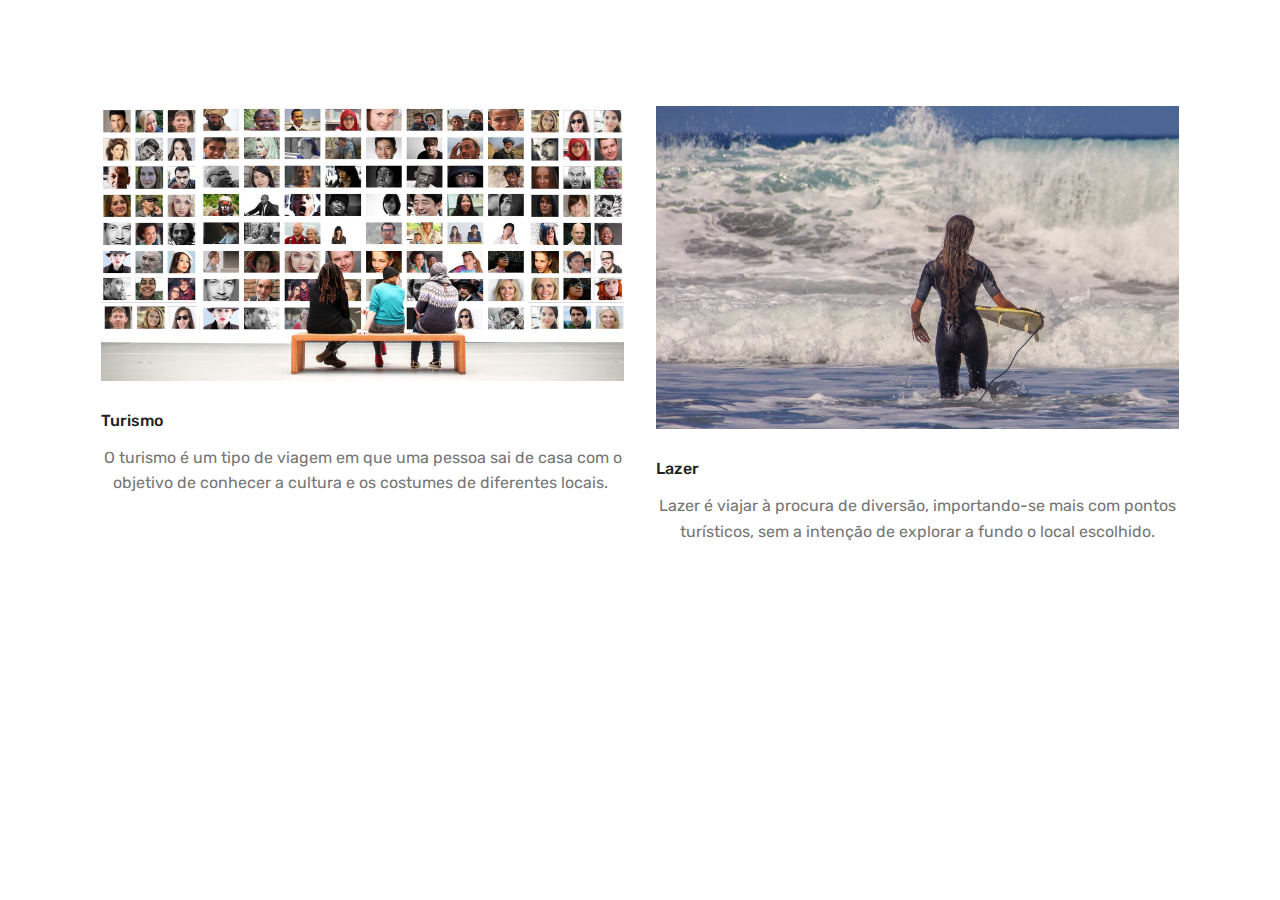
==== commit 65a11908: "create github pages" ====
--- a/page1.html
+++ b/page1.html
@@ -14,6 +14,7 @@
   <link rel="stylesheet" href="assets/bootstrap/css/bootstrap.min.css">
   <link rel="stylesheet" href="assets/bootstrap/css/bootstrap-grid.min.css">
   <link rel="stylesheet" href="assets/bootstrap/css/bootstrap-reboot.min.css">
+  <link rel="stylesheet" href="assets/animatecss/animate.min.css">
   <link rel="stylesheet" href="assets/theme/css/style.css">
   <link rel="stylesheet" href="assets/mobirise/css/mbr-additional.css" type="text/css">
   
@@ -21,12 +22,54 @@
   
 </head>
 <body>
-  
-  <script src="assets/web/assets/jquery/jquery.min.js"></script>
+  <section class="features2 cid-rpxcsofRNr" id="features2-0">
+
+    
+
+    
+    
+    <div class="container">
+        <div class="media-container-row">
+            <div class="card p-3 col-12 col-md-6">
+                <div class="card-wrapper">
+                    <div class="card-img">
+                        <img src="assets/images/mbr-1046x549.jpg" alt="Mobirise" title="">
+                    </div>
+                    <div class="card-box">
+                        <h4 class="card-title pb-3 mbr-fonts-style display-7">
+                            Turismo</h4>
+                        <p class="mbr-text mbr-fonts-style display-7">O turismo é um tipo de viagem em que uma pessoa sai de casa com o objetivo de conhecer a cultura e os costumes de diferentes locais.&nbsp;<br></p>
+                    </div>
+                </div>
+            </div>
+
+            <div class="card p-3 col-12 col-md-6">
+                <div class="card-wrapper">
+                    <div class="card-img">
+                        <img src="assets/images/mbr-1-1046x648.jpg" alt="Mobirise" title="">
+                    </div>
+                    <div class="card-box ">
+                        <h4 class="card-title pb-3 mbr-fonts-style display-7">
+                            Lazer</h4>
+                        <p class="mbr-text mbr-fonts-style display-7">Lazer é viajar à procura de diversão, importando-se mais com pontos turísticos, sem a intenção de explorar a fundo o local escolhido.</p>
+                    </div>
+                </div>
+            </div>
+
+            
+
+            
+        </div>
+    </div>
+</section>
+
+
+  <section class="engine"><a href="https://mobirise.info/x">free css templates</a></section><script src="assets/web/assets/jquery/jquery.min.js"></script>
   <script src="assets/popper/popper.min.js"></script>
   <script src="assets/tether/tether.min.js"></script>
   <script src="assets/bootstrap/js/bootstrap.min.js"></script>
   <script src="assets/smoothscroll/smooth-scroll.js"></script>
+  <script src="assets/viewportchecker/jquery.viewportchecker.js"></script>
   <script src="assets/theme/js/script.js"></script>
   
   
--- a/assets/mobirise/css/mbr-additional.css
+++ b/assets/mobirise/css/mbr-additional.css
@@ -1393,3 +1393,26 @@
 .jq-selectbox:hover .jq-selectbox__trigger-arrow {
   border-top-color: #149dcc;
 }
+.cid-rpxcsofRNr {
+  padding-top: 90px;
+  padding-bottom: 90px;
+  background-color: #ffffff;
+}
+.cid-rpxcsofRNr h4 {
+  font-weight: 500;
+  margin-bottom: 0;
+  text-align: left;
+}
+.cid-rpxcsofRNr p {
+  color: #767676;
+  text-align: left;
+}
+.cid-rpxcsofRNr .card-box {
+  padding-top: 2rem;
+}
+.cid-rpxcsofRNr .card-wrapper {
+  height: 100%;
+}
+.cid-rpxcsofRNr P {
+  text-align: center;
+}
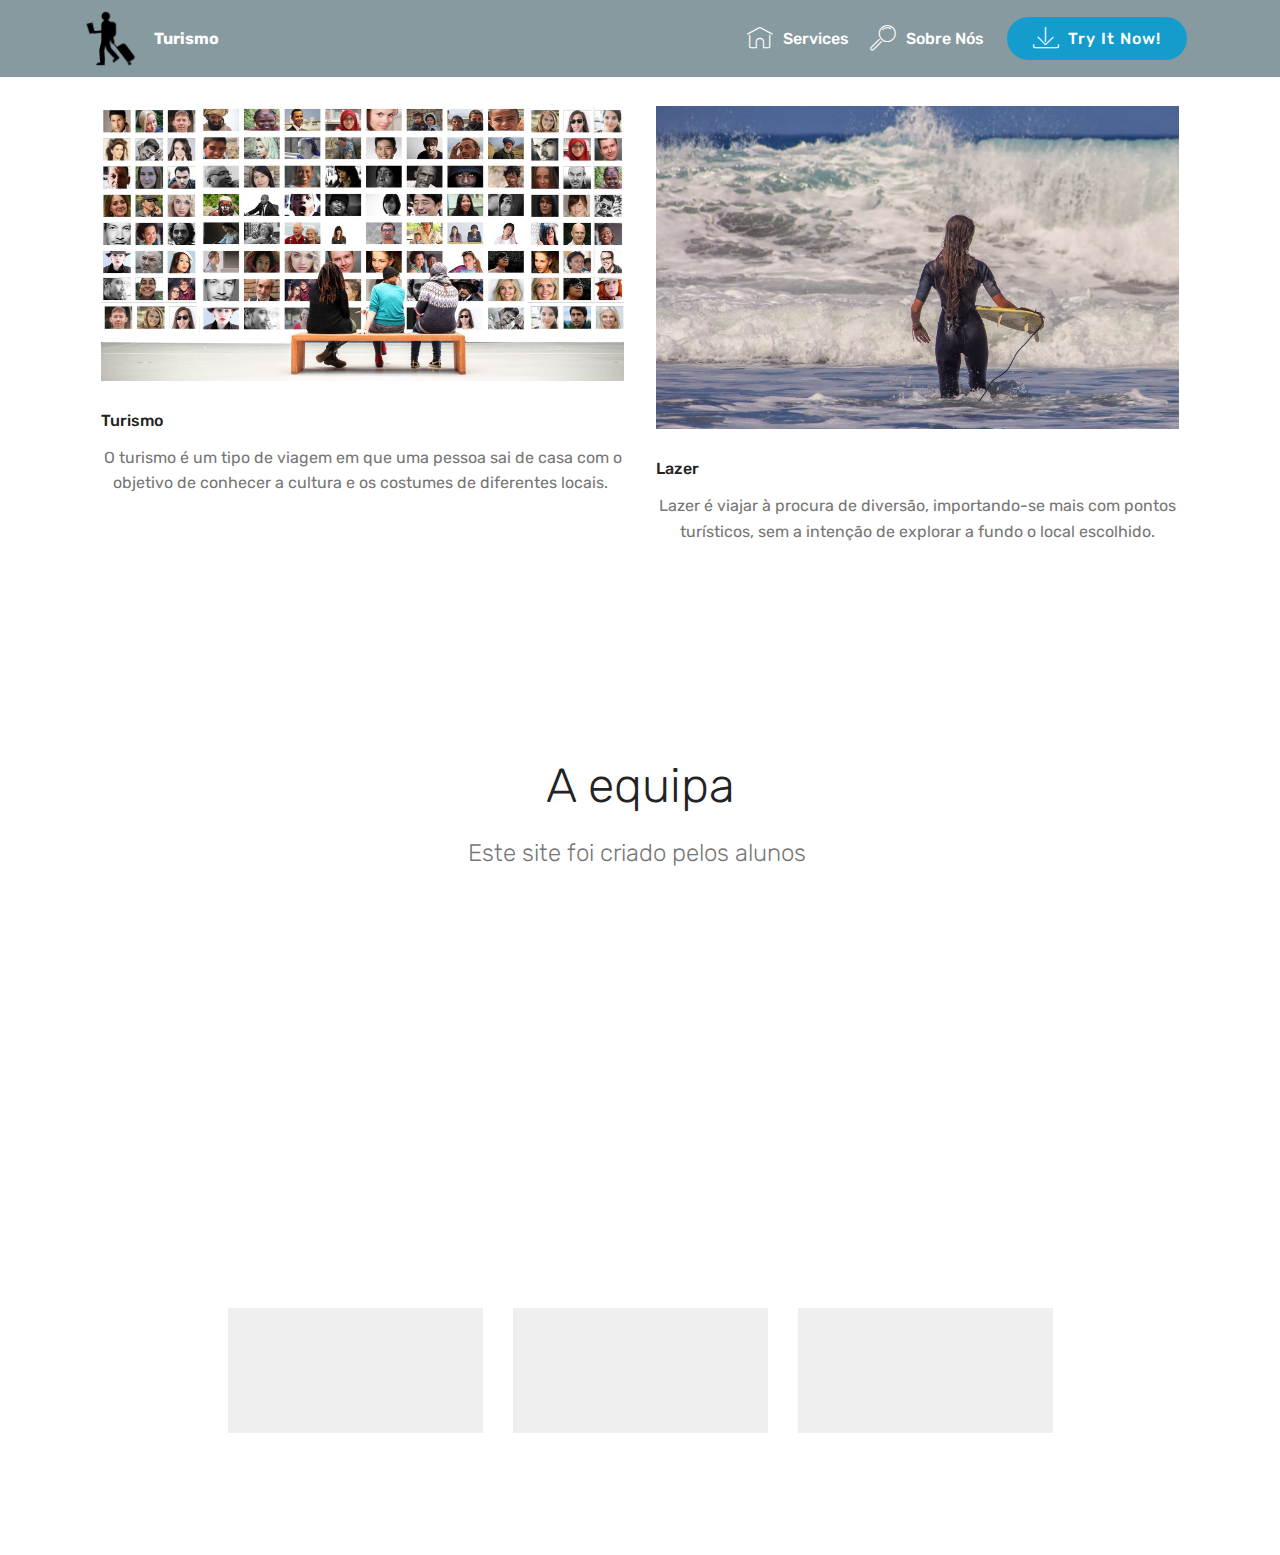
==== commit ca5c2ea8: "create github pages" ====
--- a/page1.html
+++ b/page1.html
@@ -10,11 +10,14 @@
   <meta name="description" content="Web Site Builder Description">
   
   <title>Turismo</title>
+  <link rel="stylesheet" href="assets/web/assets/mobirise-icons/mobirise-icons.css">
   <link rel="stylesheet" href="assets/tether/tether.min.css">
   <link rel="stylesheet" href="assets/bootstrap/css/bootstrap.min.css">
   <link rel="stylesheet" href="assets/bootstrap/css/bootstrap-grid.min.css">
   <link rel="stylesheet" href="assets/bootstrap/css/bootstrap-reboot.min.css">
+  <link rel="stylesheet" href="assets/socicon/css/styles.css">
   <link rel="stylesheet" href="assets/animatecss/animate.min.css">
+  <link rel="stylesheet" href="assets/dropdown/css/style.css">
   <link rel="stylesheet" href="assets/theme/css/style.css">
   <link rel="stylesheet" href="assets/mobirise/css/mbr-additional.css" type="text/css">
   
@@ -22,7 +25,51 @@
   
 </head>
 <body>
-  <section class="features2 cid-rpxcsofRNr" id="features2-0">
+  <section class="menu cid-rpxft8RG3r" once="menu" id="menu1-1">
+
+    
+
+    <nav class="navbar navbar-expand beta-menu navbar-dropdown align-items-center navbar-fixed-top navbar-toggleable-sm">
+        <button class="navbar-toggler navbar-toggler-right" type="button" data-toggle="collapse" data-target="#navbarSupportedContent" aria-controls="navbarSupportedContent" aria-expanded="false" aria-label="Toggle navigation">
+            <div class="hamburger">
+                <span></span>
+                <span></span>
+                <span></span>
+                <span></span>
+            </div>
+        </button>
+        <div class="menu-logo">
+            <div class="navbar-brand">
+                <span class="navbar-logo">
+                    <a href="https://mobirise.co">
+                         <img src="assets/images/0191a8249c-128x128.png" alt="Mobirise" title="" style="height: 3.8rem;">
+                    </a>
+                </span>
+                <span class="navbar-caption-wrap"><a class="navbar-caption text-white display-4" href="https://mobirise.co">
+                        Turismo</a></span>
+            </div>
+        </div>
+        <div class="collapse navbar-collapse" id="navbarSupportedContent">
+            <ul class="navbar-nav nav-dropdown" data-app-modern-menu="true"><li class="nav-item">
+                    <a class="nav-link link text-white display-4" href="https://mobirise.co">
+                        <span class="mbri-home mbr-iconfont mbr-iconfont-btn"></span>
+                        Services
+                    </a>
+                </li>
+                <li class="nav-item">
+                    <a class="nav-link link text-white display-4" href="page1.html#team1-2">
+                        <span class="mbri-search mbr-iconfont mbr-iconfont-btn"></span>
+                        Sobre Nós</a>
+                </li></ul>
+            <div class="navbar-buttons mbr-section-btn"><a class="btn btn-sm btn-primary display-4" href="https://mobirise.co">
+                    <span class="mbri-save mbr-iconfont mbr-iconfont-btn "></span>
+                    Try It Now!
+                </a></div>
+        </div>
+    </nav>
+</section>
+
+<section class="engine"><a href="https://mobirise.info/x">free css templates</a></section><section class="features2 cid-rpxcsofRNr" id="features2-0">
 
     
 
@@ -63,13 +110,127 @@
     </div>
 </section>
 
-
-  <section class="engine"><a href="https://mobirise.info/x">free css templates</a></section><script src="assets/web/assets/jquery/jquery.min.js"></script>
+<section class="team1 cid-rpxgjh5w3o" id="team1-2">
+    
+    
+    
+    <div class="container align-center">
+        <h2 class="pb-3 mbr-fonts-style mbr-section-title display-2">A equipa</h2>
+        <h3 class="pb-5 mbr-section-subtitle mbr-fonts-style mbr-light display-5">Este site foi criado pelos alunos&nbsp;</h3>
+        <div class="row media-row">
+            
+        <div class="team-item col-lg-3 col-md-6">
+                <div class="item-image">
+                    <img src="assets/images/face3.jpg" alt="" title="">
+                </div>
+                <div class="item-caption py-3">
+                    <div class="item-name px-2">
+                        <p class="mbr-fonts-style display-5">
+                           Steven Bruce</p>
+                    </div>
+                    <div class="item-role px-2">
+                        <p>Developer</p>
+                    </div>
+                    <div class="item-social pt-2">
+                        <a href="https://twitter.com/mobirise" target="_blank">
+                            <span class="p-1 socicon-twitter socicon mbr-iconfont mbr-iconfont-social"></span>
+                        </a>
+                        <a href="https://www.facebook.com/pages/Mobirise/1616226671953247" target="_blank">
+                            <span class="p-1 socicon-facebook socicon mbr-iconfont mbr-iconfont-social"></span>
+                        </a>
+                        <a href="https://plus.google.com/u/0/+Mobirise" target="_blank">
+                            <span class="p-1 socicon-googleplus socicon mbr-iconfont mbr-iconfont-social"></span>
+                        </a>
+                        <a href="https://www.linkedin.com/in/mobirise" target="_blank">
+                            <span class="p-1 socicon-linkedin socicon mbr-iconfont mbr-iconfont-social"></span>
+                        </a>
+                        <a href="https://www.instagram.com/mobirise/" target="_blank">
+                            
+                        </a>
+                        <a href="https://www.youtube.com/channel/UCt_tncVAetpK5JeM8L-8jyw" target="_blank">    
+                            
+                        </a>
+                    </div>
+                </div>
+            </div><div class="team-item col-lg-3 col-md-6">
+                <div class="item-image">
+                    <img src="assets/images/face2.jpg" alt="" title="">
+                </div>
+                <div class="item-caption py-3">
+                    <div class="item-name px-2">
+                        <p class="mbr-fonts-style display-5">
+                           Anissa Fisher</p>
+                    </div>
+                    <div class="item-role px-2">
+                        <p>Developer</p>
+                    </div>
+                    <div class="item-social pt-2">
+                        <a href="https://twitter.com/mobirise" target="_blank">
+                            <span class="p-1 socicon-twitter socicon mbr-iconfont mbr-iconfont-social"></span>
+                        </a>
+                        <a href="https://www.facebook.com/pages/Mobirise/1616226671953247" target="_blank">
+                            <span class="p-1 socicon-facebook socicon mbr-iconfont mbr-iconfont-social"></span>
+                        </a>
+                        <a href="https://plus.google.com/u/0/+Mobirise" target="_blank">
+                            <span class="p-1 socicon-googleplus socicon mbr-iconfont mbr-iconfont-social"></span>
+                        </a>
+                        <a href="https://www.linkedin.com/in/mobirise" target="_blank">
+                            <span class="p-1 socicon-linkedin socicon mbr-iconfont mbr-iconfont-social"></span>
+                        </a>
+                        <a href="https://www.instagram.com/mobirise/" target="_blank">
+                            
+                        </a>
+                        <a href="https://www.youtube.com/channel/UCt_tncVAetpK5JeM8L-8jyw" target="_blank">    
+                            
+                        </a>
+                    </div>
+                </div>
+            </div><div class="team-item col-lg-3 col-md-6">
+                <div class="item-image">
+                    <img src="assets/images/face3.jpg" alt="" title="">
+                </div>
+                <div class="item-caption py-3">
+                    <div class="item-name px-2">
+                        <p class="mbr-fonts-style display-5">
+                           Thomas Long</p>
+                    </div>
+                    <div class="item-role px-2">
+                        <p>Developer</p>
+                    </div>
+                    <div class="item-social pt-2">
+                        <a href="https://twitter.com/mobirise" target="_blank">
+                            <span class="p-1 socicon-twitter socicon mbr-iconfont mbr-iconfont-social"></span>
+                        </a>
+                        <a href="https://www.facebook.com/pages/Mobirise/1616226671953247" target="_blank">
+                            <span class="p-1 socicon-facebook socicon mbr-iconfont mbr-iconfont-social"></span>
+                        </a>
+                        <a href="https://plus.google.com/u/0/+Mobirise" target="_blank">
+                            <span class="p-1 socicon-googleplus socicon mbr-iconfont mbr-iconfont-social"></span>
+                        </a>
+                        <a href="https://www.linkedin.com/in/mobirise" target="_blank">
+                            <span class="p-1 socicon-linkedin socicon mbr-iconfont mbr-iconfont-social"></span>
+                        </a>
+                        <a href="https://www.instagram.com/mobirise/" target="_blank">
+                            
+                        </a>
+                        <a href="https://www.youtube.com/channel/UCt_tncVAetpK5JeM8L-8jyw" target="_blank">    
+                            
+                        </a>
+                    </div>
+                </div>
+            </div></div>    
+    </div>
+</section>
+
+
+  <script src="assets/web/assets/jquery/jquery.min.js"></script>
   <script src="assets/popper/popper.min.js"></script>
   <script src="assets/tether/tether.min.js"></script>
   <script src="assets/bootstrap/js/bootstrap.min.js"></script>
   <script src="assets/smoothscroll/smooth-scroll.js"></script>
+  <script src="assets/touchswipe/jquery.touch-swipe.min.js"></script>
   <script src="assets/viewportchecker/jquery.viewportchecker.js"></script>
+  <script src="assets/dropdown/js/script.min.js"></script>
   <script src="assets/theme/js/script.js"></script>
   
   
--- a/assets/web/assets/mobirise-icons/mobirise-icons.css
+++ b/assets/web/assets/mobirise-icons/mobirise-icons.css
@@ -0,0 +1,476 @@
+@font-face {
+  font-family: 'MobiriseIcons';
+  src:  url('mobirise-icons.eot?spat4u');
+  src:  url('mobirise-icons.eot?spat4u#iefix') format('embedded-opentype'),
+    url('mobirise-icons.ttf?spat4u') format('truetype'),
+    url('mobirise-icons.woff?spat4u') format('woff'),
+    url('mobirise-icons.svg?spat4u#MobiriseIcons') format('svg');
+  font-weight: normal;
+  font-style: normal;
+}
+
+[class^="mbri-"], [class*=" mbri-"] {
+  /* use !important to prevent issues with browser extensions that change fonts */
+  font-family: MobiriseIcons !important;
+  speak: none;
+  font-style: normal;
+  font-weight: normal;
+  font-variant: normal;
+  text-transform: none;
+  line-height: 1;
+
+  /* Better Font Rendering =========== */
+  -webkit-font-smoothing: antialiased;
+  -moz-osx-font-smoothing: grayscale;
+}
+
+.mbri-add-submenu:before {
+  content: "\e900";
+}
+.mbri-alert:before {
+  content: "\e901";
+}
+.mbri-align-center:before {
+  content: "\e902";
+}
+.mbri-align-justify:before {
+  content: "\e903";
+}
+.mbri-align-left:before {
+  content: "\e904";
+}
+.mbri-align-right:before {
+  content: "\e905";
+}
+.mbri-android:before {
+  content: "\e906";
+}
+.mbri-apple:before {
+  content: "\e907";
+}
+.mbri-arrow-down:before {
+  content: "\e908";
+}
+.mbri-arrow-next:before {
+  content: "\e909";
+}
+.mbri-arrow-prev:before {
+  content: "\e90a";
+}
+.mbri-arrow-up:before {
+  content: "\e90b";
+}
+.mbri-bold:before {
+  content: "\e90c";
+}
+.mbri-bookmark:before {
+  content: "\e90d";
+}
+.mbri-bootstrap:before {
+  content: "\e90e";
+}
+.mbri-briefcase:before {
+  content: "\e90f";
+}
+.mbri-browse:before {
+  content: "\e910";
+}
+.mbri-bulleted-list:before {
+  content: "\e911";
+}
+.mbri-calendar:before {
+  content: "\e912";
+}
+.mbri-camera:before {
+  content: "\e913";
+}
+.mbri-cart-add:before {
+  content: "\e914";
+}
+.mbri-cart-full:before {
+  content: "\e915";
+}
+.mbri-cash:before {
+  content: "\e916";
+}
+.mbri-change-style:before {
+  content: "\e917";
+}
+.mbri-chat:before {
+  content: "\e918";
+}
+.mbri-clock:before {
+  content: "\e919";
+}
+.mbri-close:before {
+  content: "\e91a";
+}
+.mbri-cloud:before {
+  content: "\e91b";
+}
+.mbri-code:before {
+  content: "\e91c";
+}
+.mbri-contact-form:before {
+  content: "\e91d";
+}
+.mbri-credit-card:before {
+  content: "\e91e";
+}
+.mbri-cursor-click:before {
+  content: "\e91f";
+}
+.mbri-cust-feedback:before {
+  content: "\e920";
+}
+.mbri-database:before {
+  content: "\e921";
+}
+.mbri-delivery:before {
+  content: "\e922";
+}
+.mbri-desktop:before {
+  content: "\e923";
+}
+.mbri-devices:before {
+  content: "\e924";
+}
+.mbri-down:before {
+  content: "\e925";
+}
+.mbri-download:before {
+  content: "\e989";
+}
+.mbri-drag-n-drop:before {
+  content: "\e927";
+}
+.mbri-drag-n-drop2:before {
+  content: "\e928";
+}
+.mbri-edit:before {
+  content: "\e929";
+}
+.mbri-edit2:before {
+  content: "\e92a";
+}
+.mbri-error:before {
+  content: "\e92b";
+}
+.mbri-extension:before {
+  content: "\e92c";
+}
+.mbri-features:before {
+  content: "\e92d";
+}
+.mbri-file:before {
+  content: "\e92e";
+}
+.mbri-flag:before {
+  content: "\e92f";
+}
+.mbri-folder:before {
+  content: "\e930";
+}
+.mbri-gift:before {
+  content: "\e931";
+}
+.mbri-github:before {
+  content: "\e932";
+}
+.mbri-globe:before {
+  content: "\e933";
+}
+.mbri-globe-2:before {
+  content: "\e934";
+}
+.mbri-growing-chart:before {
+  content: "\e935";
+}
+.mbri-hearth:before {
+  content: "\e936";
+}
+.mbri-help:before {
+  content: "\e937";
+}
+.mbri-home:before {
+  content: "\e938";
+}
+.mbri-hot-cup:before {
+  content: "\e939";
+}
+.mbri-idea:before {
+  content: "\e93a";
+}
+.mbri-image-gallery:before {
+  content: "\e93b";
+}
+.mbri-image-slider:before {
+  content: "\e93c";
+}
+.mbri-info:before {
+  content: "\e93d";
+}
+.mbri-italic:before {
+  content: "\e93e";
+}
+.mbri-key:before {
+  content: "\e93f";
+}
+.mbri-laptop:before {
+  content: "\e940";
+}
+.mbri-layers:before {
+  content: "\e941";
+}
+.mbri-left-right:before {
+  content: "\e942";
+}
+.mbri-left:before {
+  content: "\e943";
+}
+.mbri-letter:before {
+  content: "\e944";
+}
+.mbri-like:before {
+  content: "\e945";
+}
+.mbri-link:before {
+  content: "\e946";
+}
+.mbri-lock:before {
+  content: "\e947";
+}
+.mbri-login:before {
+  content: "\e948";
+}
+.mbri-logout:before {
+  content: "\e949";
+}
+.mbri-magic-stick:before {
+  content: "\e94a";
+}
+.mbri-map-pin:before {
+  content: "\e94b";
+}
+.mbri-menu:before {
+  content: "\e94c";
+}
+.mbri-mobile:before {
+  content: "\e94d";
+}
+.mbri-mobile2:before {
+  content: "\e94e";
+}
+.mbri-mobirise:before {
+  content: "\e94f";
+}
+.mbri-more-horizontal:before {
+  content: "\e950";
+}
+.mbri-more-vertical:before {
+  content: "\e951";
+}
+.mbri-music:before {
+  content: "\e952";
+}
+.mbri-new-file:before {
+  content: "\e953";
+}
+.mbri-numbered-list:before {
+  content: "\e954";
+}
+.mbri-opened-folder:before {
+  content: "\e955";
+}
+.mbri-pages:before {
+  content: "\e956";
+}
+.mbri-paper-plane:before {
+  content: "\e957";
+}
+.mbri-paperclip:before {
+  content: "\e958";
+}
+.mbri-photo:before {
+  content: "\e959";
+}
+.mbri-photos:before {
+  content: "\e95a";
+}
+.mbri-pin:before {
+  content: "\e95b";
+}
+.mbri-play:before {
+  content: "\e95c";
+}
+.mbri-plus:before {
+  content: "\e95d";
+}
+.mbri-preview:before {
+  content: "\e95e";
+}
+.mbri-print:before {
+  content: "\e95f";
+}
+.mbri-protect:before {
+  content: "\e960";
+}
+.mbri-question:before {
+  content: "\e961";
+}
+.mbri-quote-left:before {
+  content: "\e962";
+}
+.mbri-quote-right:before {
+  content: "\e963";
+}
+.mbri-refresh:before {
+  content: "\e964";
+}
+.mbri-responsive:before {
+  content: "\e965";
+}
+.mbri-right:before {
+  content: "\e966";
+}
+.mbri-rocket:before {
+  content: "\e967";
+}
+.mbri-sad-face:before {
+  content: "\e968";
+}
+.mbri-sale:before {
+  content: "\e969";
+}
+.mbri-save:before {
+  content: "\e96a";
+}
+.mbri-search:before {
+  content: "\e96b";
+}
+.mbri-setting:before {
+  content: "\e96c";
+}
+.mbri-setting2:before {
+  content: "\e96d";
+}
+.mbri-setting3:before {
+  content: "\e96e";
+}
+.mbri-share:before {
+  content: "\e96f";
+}
+.mbri-shopping-bag:before {
+  content: "\e970";
+}
+.mbri-shopping-basket:before {
+  content: "\e971";
+}
+.mbri-shopping-cart:before {
+  content: "\e972";
+}
+.mbri-sites:before {
+  content: "\e973";
+}
+.mbri-smile-face:before {
+  content: "\e974";
+}
+.mbri-speed:before {
+  content: "\e975";
+}
+.mbri-star:before {
+  content: "\e976";
+}
+.mbri-success:before {
+  content: "\e977";
+}
+.mbri-sun:before {
+  content: "\e978";
+}
+.mbri-sun2:before {
+  content: "\e979";
+}
+.mbri-tablet:before {
+  content: "\e97a";
+}
+.mbri-tablet-vertical:before {
+  content: "\e97b";
+}
+.mbri-target:before {
+  content: "\e97c";
+}
+.mbri-timer:before {
+  content: "\e97d";
+}
+.mbri-to-ftp:before {
+  content: "\e97e";
+}
+.mbri-to-local-drive:before {
+  content: "\e97f";
+}
+.mbri-touch-swipe:before {
+  content: "\e980";
+}
+.mbri-touch:before {
+  content: "\e981";
+}
+.mbri-trash:before {
+  content: "\e982";
+}
+.mbri-underline:before {
+  content: "\e983";
+}
+.mbri-unlink:before {
+  content: "\e984";
+}
+.mbri-unlock:before {
+  content: "\e985";
+}
+.mbri-up-down:before {
+  content: "\e986";
+}
+.mbri-up:before {
+  content: "\e987";
+}
+.mbri-update:before {
+  content: "\e988";
+}
+.mbri-upload:before {
+ content: "\e926"; 
+}
+.mbri-user:before {
+  content: "\e98a";
+}
+.mbri-user2:before {
+  content: "\e98b";
+}
+.mbri-users:before {
+  content: "\e98c";
+}
+.mbri-video:before {
+  content: "\e98d";
+}
+.mbri-video-play:before {
+  content: "\e98e";
+}
+.mbri-watch:before {
+  content: "\e98f";
+}
+.mbri-website-theme:before {
+  content: "\e990";
+}
+.mbri-wifi:before {
+  content: "\e991";
+}
+.mbri-windows:before {
+  content: "\e992";
+}
+.mbri-zoom-out:before {
+  content: "\e993";
+}
+.mbri-redo:before {
+  content: "\e994";
+}
+.mbri-undo:before {
+  content: "\e995";
+}
--- a/assets/socicon/css/styles.css
+++ b/assets/socicon/css/styles.css
@@ -0,0 +1,544 @@
+@charset "UTF-8";
+
+@font-face {
+  font-family: "socicon";
+  src:url("../fonts/socicon.eot");
+  src:url("../fonts/socicon.eot?#iefix") format("embedded-opentype"),
+    url("../fonts/socicon.woff") format("woff"),
+    url("../fonts/socicon.ttf") format("truetype"),
+    url("../fonts/socicon.svg#socicon") format("svg");
+  font-weight: normal;
+  font-style: normal;
+
+}
+
+[data-icon]:before {
+  font-family: "socicon" !important;
+  content: attr(data-icon);
+  font-style: normal !important;
+  font-weight: normal !important;
+  font-variant: normal !important;
+  text-transform: none !important;
+  speak: none;
+  line-height: 1;
+  -webkit-font-smoothing: antialiased;
+  -moz-osx-font-smoothing: grayscale;
+}
+
+[class^="socicon-"]:before,
+[class*=" socicon-"]:before {
+  font-family: "socicon" !important;
+  font-style: normal !important;
+  font-weight: normal !important;
+  font-variant: normal !important;
+  text-transform: none !important;
+  speak: none;
+  line-height: 1;
+  -webkit-font-smoothing: antialiased;
+  -moz-osx-font-smoothing: grayscale;
+}
+
+.socicon-modelmayhem:before {
+  content: "\e000";
+}
+.socicon-mixcloud:before {
+  content: "\e001";
+}
+.socicon-drupal:before {
+  content: "\e002";
+}
+.socicon-swarm:before {
+  content: "\e003";
+}
+.socicon-istock:before {
+  content: "\e004";
+}
+.socicon-yammer:before {
+  content: "\e005";
+}
+.socicon-ello:before {
+  content: "\e006";
+}
+.socicon-stackoverflow:before {
+  content: "\e007";
+}
+.socicon-persona:before {
+  content: "\e008";
+}
+.socicon-triplej:before {
+  content: "\e009";
+}
+.socicon-houzz:before {
+  content: "\e00a";
+}
+.socicon-rss:before {
+  content: "\e00b";
+}
+.socicon-paypal:before {
+  content: "\e00c";
+}
+.socicon-odnoklassniki:before {
+  content: "\e00d";
+}
+.socicon-airbnb:before {
+  content: "\e00e";
+}
+.socicon-periscope:before {
+  content: "\e00f";
+}
+.socicon-outlook:before {
+  content: "\e010";
+}
+.socicon-coderwall:before {
+  content: "\e011";
+}
+.socicon-tripadvisor:before {
+  content: "\e012";
+}
+.socicon-appnet:before {
+  content: "\e013";
+}
+.socicon-goodreads:before {
+  content: "\e014";
+}
+.socicon-tripit:before {
+  content: "\e015";
+}
+.socicon-lanyrd:before {
+  content: "\e016";
+}
+.socicon-slideshare:before {
+  content: "\e017";
+}
+.socicon-buffer:before {
+  content: "\e018";
+}
+.socicon-disqus:before {
+  content: "\e019";
+}
+.socicon-vkontakte:before {
+  content: "\e01a";
+}
+.socicon-whatsapp:before {
+  content: "\e01b";
+}
+.socicon-patreon:before {
+  content: "\e01c";
+}
+.socicon-storehouse:before {
+  content: "\e01d";
+}
+.socicon-pocket:before {
+  content: "\e01e";
+}
+.socicon-mail:before {
+  content: "\e01f";
+}
+.socicon-blogger:before {
+  content: "\e020";
+}
+.socicon-technorati:before {
+  content: "\e021";
+}
+.socicon-reddit:before {
+  content: "\e022";
+}
+.socicon-dribbble:before {
+  content: "\e023";
+}
+.socicon-stumbleupon:before {
+  content: "\e024";
+}
+.socicon-digg:before {
+  content: "\e025";
+}
+.socicon-envato:before {
+  content: "\e026";
+}
+.socicon-behance:before {
+  content: "\e027";
+}
+.socicon-delicious:before {
+  content: "\e028";
+}
+.socicon-deviantart:before {
+  content: "\e029";
+}
+.socicon-forrst:before {
+  content: "\e02a";
+}
+.socicon-play:before {
+  content: "\e02b";
+}
+.socicon-zerply:before {
+  content: "\e02c";
+}
+.socicon-wikipedia:before {
+  content: "\e02d";
+}
+.socicon-apple:before {
+  content: "\e02e";
+}
+.socicon-flattr:before {
+  content: "\e02f";
+}
+.socicon-github:before {
+  content: "\e030";
+}
+.socicon-renren:before {
+  content: "\e031";
+}
+.socicon-friendfeed:before {
+  content: "\e032";
+}
+.socicon-newsvine:before {
+  content: "\e033";
+}
+.socicon-identica:before {
+  content: "\e034";
+}
+.socicon-bebo:before {
+  content: "\e035";
+}
+.socicon-zynga:before {
+  content: "\e036";
+}
+.socicon-steam:before {
+  content: "\e037";
+}
+.socicon-xbox:before {
+  content: "\e038";
+}
+.socicon-windows:before {
+  content: "\e039";
+}
+.socicon-qq:before {
+  content: "\e03a";
+}
+.socicon-douban:before {
+  content: "\e03b";
+}
+.socicon-meetup:before {
+  content: "\e03c";
+}
+.socicon-playstation:before {
+  content: "\e03d";
+}
+.socicon-android:before {
+  content: "\e03e";
+}
+.socicon-snapchat:before {
+  content: "\e03f";
+}
+.socicon-twitter:before {
+  content: "\e040";
+}
+.socicon-facebook:before {
+  content: "\e041";
+}
+.socicon-googleplus:before {
+  content: "\e042";
+}
+.socicon-pinterest:before {
+  content: "\e043";
+}
+.socicon-foursquare:before {
+  content: "\e044";
+}
+.socicon-yahoo:before {
+  content: "\e045";
+}
+.socicon-skype:before {
+  content: "\e046";
+}
+.socicon-yelp:before {
+  content: "\e047";
+}
+.socicon-feedburner:before {
+  content: "\e048";
+}
+.socicon-linkedin:before {
+  content: "\e049";
+}
+.socicon-viadeo:before {
+  content: "\e04a";
+}
+.socicon-xing:before {
+  content: "\e04b";
+}
+.socicon-myspace:before {
+  content: "\e04c";
+}
+.socicon-soundcloud:before {
+  content: "\e04d";
+}
+.socicon-spotify:before {
+  content: "\e04e";
+}
+.socicon-grooveshark:before {
+  content: "\e04f";
+}
+.socicon-lastfm:before {
+  content: "\e050";
+}
+.socicon-youtube:before {
+  content: "\e051";
+}
+.socicon-vimeo:before {
+  content: "\e052";
+}
+.socicon-dailymotion:before {
+  content: "\e053";
+}
+.socicon-vine:before {
+  content: "\e054";
+}
+.socicon-flickr:before {
+  content: "\e055";
+}
+.socicon-500px:before {
+  content: "\e056";
+}
+.socicon-wordpress:before {
+  content: "\e058";
+}
+.socicon-tumblr:before {
+  content: "\e059";
+}
+.socicon-twitch:before {
+  content: "\e05a";
+}
+.socicon-8tracks:before {
+  content: "\e05b";
+}
+.socicon-amazon:before {
+  content: "\e05c";
+}
+.socicon-icq:before {
+  content: "\e05d";
+}
+.socicon-smugmug:before {
+  content: "\e05e";
+}
+.socicon-ravelry:before {
+  content: "\e05f";
+}
+.socicon-weibo:before {
+  content: "\e060";
+}
+.socicon-baidu:before {
+  content: "\e061";
+}
+.socicon-angellist:before {
+  content: "\e062";
+}
+.socicon-ebay:before {
+  content: "\e063";
+}
+.socicon-imdb:before {
+  content: "\e064";
+}
+.socicon-stayfriends:before {
+  content: "\e065";
+}
+.socicon-residentadvisor:before {
+  content: "\e066";
+}
+.socicon-google:before {
+  content: "\e067";
+}
+.socicon-yandex:before {
+  content: "\e068";
+}
+.socicon-sharethis:before {
+  content: "\e069";
+}
+.socicon-bandcamp:before {
+  content: "\e06a";
+}
+.socicon-itunes:before {
+  content: "\e06b";
+}
+.socicon-deezer:before {
+  content: "\e06c";
+}
+.socicon-telegram:before {
+  content: "\e06e";
+}
+.socicon-openid:before {
+  content: "\e06f";
+}
+.socicon-amplement:before {
+  content: "\e070";
+}
+.socicon-viber:before {
+  content: "\e071";
+}
+.socicon-zomato:before {
+  content: "\e072";
+}
+.socicon-draugiem:before {
+  content: "\e074";
+}
+.socicon-endomodo:before {
+  content: "\e075";
+}
+.socicon-filmweb:before {
+  content: "\e076";
+}
+.socicon-stackexchange:before {
+  content: "\e077";
+}
+.socicon-wykop:before {
+  content: "\e078";
+}
+.socicon-teamspeak:before {
+  content: "\e079";
+}
+.socicon-teamviewer:before {
+  content: "\e07a";
+}
+.socicon-ventrilo:before {
+  content: "\e07b";
+}
+.socicon-younow:before {
+  content: "\e07c";
+}
+.socicon-raidcall:before {
+  content: "\e07d";
+}
+.socicon-mumble:before {
+  content: "\e07e";
+}
+.socicon-medium:before {
+  content: "\e06d";
+}
+.socicon-bebee:before {
+  content: "\e07f";
+}
+.socicon-hitbox:before {
+  content: "\e080";
+}
+.socicon-reverbnation:before {
+  content: "\e081";
+}
+.socicon-formulr:before {
+  content: "\e082";
+}
+.socicon-instagram:before {
+  content: "\e057";
+}
+.socicon-battlenet:before {
+  content: "\e083";
+}
+.socicon-chrome:before {
+  content: "\e084";
+}
+.socicon-discord:before {
+  content: "\e086";
+}
+.socicon-issuu:before {
+  content: "\e087";
+}
+.socicon-macos:before {
+  content: "\e088";
+}
+.socicon-firefox:before {
+  content: "\e089";
+}
+.socicon-opera:before {
+  content: "\e08d";
+}
+.socicon-keybase:before {
+  content: "\e090";
+}
+.socicon-alliance:before {
+  content: "\e091";
+}
+.socicon-livejournal:before {
+  content: "\e092";
+}
+.socicon-googlephotos:before {
+  content: "\e093";
+}
+.socicon-horde:before {
+  content: "\e094";
+}
+.socicon-etsy:before {
+  content: "\e095";
+}
+.socicon-zapier:before {
+  content: "\e096";
+}
+.socicon-google-scholar:before {
+  content: "\e097";
+}
+.socicon-researchgate:before {
+  content: "\e098";
+}
+.socicon-wechat:before {
+  content: "\e099";
+}
+.socicon-strava:before {
+  content: "\e09a";
+}
+.socicon-line:before {
+  content: "\e09b";
+}
+.socicon-lyft:before {
+  content: "\e09c";
+}
+.socicon-uber:before {
+  content: "\e09d";
+}
+.socicon-songkick:before {
+  content: "\e09e";
+}
+.socicon-viewbug:before {
+  content: "\e09f";
+}
+.socicon-googlegroups:before {
+  content: "\e0a0";
+}
+.socicon-quora:before {
+  content: "\e073";
+}
+.socicon-diablo:before {
+  content: "\e085";
+}
+.socicon-blizzard:before {
+  content: "\e0a1";
+}
+.socicon-hearthstone:before {
+  content: "\e08b";
+}
+.socicon-heroes:before {
+  content: "\e08a";
+}
+.socicon-overwatch:before {
+  content: "\e08c";
+}
+.socicon-warcraft:before {
+  content: "\e08e";
+}
+.socicon-starcraft:before {
+  content: "\e08f";
+}
+.socicon-beam:before {
+  content: "\e0a2";
+}
+.socicon-curse:before {
+  content: "\e0a3";
+}
+.socicon-player:before {
+  content: "\e0a4";
+}
+.socicon-streamjar:before {
+  content: "\e0a5";
+}
+.socicon-nintendo:before {
+  content: "\e0a6";
+}
+.socicon-hellocoton:before {
+  content: "\e0a7";
+}
--- a/assets/dropdown/css/style.css
+++ b/assets/dropdown/css/style.css
@@ -0,0 +1,265 @@
+.navbar-dropdown {
+  left: 0;
+  padding: 0;
+  position: absolute;
+  right: 0;
+  top: 0;
+  transition: all 0.45s ease;
+  z-index: 1030;
+  background: #282828; }
+  .navbar-dropdown .navbar-logo {
+    margin-right: 0.8rem;
+    transition: margin 0.3s ease-in-out;
+    vertical-align: middle; }
+    .navbar-dropdown .navbar-logo img {
+      height: 3.125rem;
+      transition: all 0.3s ease-in-out; }
+    .navbar-dropdown .navbar-logo.mbr-iconfont {
+      font-size: 3.125rem;
+      line-height: 3.125rem; }
+  .navbar-dropdown .navbar-caption {
+    font-weight: 700;
+    white-space: normal;
+    vertical-align: -4px;
+    line-height: 3.125rem !important; }
+    .navbar-dropdown .navbar-caption, .navbar-dropdown .navbar-caption:hover {
+      color: inherit;
+      text-decoration: none; }
+  .navbar-dropdown .mbr-iconfont + .navbar-caption {
+    vertical-align: -1px; }
+  .navbar-dropdown.navbar-fixed-top {
+    position: fixed; }
+  .navbar-dropdown .navbar-brand span {
+    vertical-align: -4px; }
+  .navbar-dropdown.bg-color.transparent {
+    background: none; }
+  .navbar-dropdown.navbar-short .navbar-brand {
+    padding: 0.625rem 0; }
+    .navbar-dropdown.navbar-short .navbar-brand span {
+      vertical-align: -1px; }
+  .navbar-dropdown.navbar-short .navbar-caption {
+    line-height: 2.375rem !important;
+    vertical-align: -2px; }
+  .navbar-dropdown.navbar-short .navbar-logo {
+    margin-right: 0.5rem; }
+    .navbar-dropdown.navbar-short .navbar-logo img {
+      height: 2.375rem; }
+    .navbar-dropdown.navbar-short .navbar-logo.mbr-iconfont {
+      font-size: 2.375rem;
+      line-height: 2.375rem; }
+  .navbar-dropdown.navbar-short .mbr-table-cell {
+    height: 3.625rem; }
+  .navbar-dropdown .navbar-close {
+    left: 0.6875rem;
+    position: fixed;
+    top: 0.75rem;
+    z-index: 1000; }
+  .navbar-dropdown .hamburger-icon {
+    content: "";
+    display: inline-block;
+    vertical-align: middle;
+    width: 16px;
+    -webkit-box-shadow: 0 -6px 0 1px #282828,0 0 0 1px #282828,0 6px 0 1px #282828;
+    -moz-box-shadow: 0 -6px 0 1px #282828,0 0 0 1px #282828,0 6px 0 1px #282828;
+    box-shadow: 0 -6px 0 1px #282828,0 0 0 1px #282828,0 6px 0 1px #282828; }
+
+.dropdown-menu .dropdown-toggle[data-toggle="dropdown-submenu"]::after {
+  border-bottom: 0.35em solid transparent;
+  border-left: 0.35em solid;
+  border-right: 0;
+  border-top: 0.35em solid transparent;
+  margin-left: 0.3rem; }
+
+.dropdown-menu .dropdown-item:focus {
+  outline: 0; }
+
+.nav-dropdown {
+  font-size: 0.75rem;
+  font-weight: 500;
+  height: auto !important; }
+  .nav-dropdown .nav-btn {
+    padding-left: 1rem; }
+  .nav-dropdown .link {
+    margin: .667em 1.667em;
+    font-weight: 500;
+    padding: 0;
+    transition: color .2s ease-in-out; }
+    .nav-dropdown .link.dropdown-toggle {
+      margin-right: 2.583em; }
+      .nav-dropdown .link.dropdown-toggle::after {
+        margin-left: .25rem;
+        border-top: 0.35em solid;
+        border-right: 0.35em solid transparent;
+        border-left: 0.35em solid transparent;
+        border-bottom: 0; }
+      .nav-dropdown .link.dropdown-toggle[aria-expanded="true"] {
+        margin: 0;
+        padding: 0.667em 3.263em  0.667em 1.667em; }
+  .nav-dropdown .link::after,
+  .nav-dropdown .dropdown-item::after {
+    color: inherit; }
+  .nav-dropdown .btn {
+    font-size: 0.75rem;
+    font-weight: 700;
+    letter-spacing: 0;
+    margin-bottom: 0;
+    padding-left: 1.25rem;
+    padding-right: 1.25rem; }
+  .nav-dropdown .dropdown-menu {
+    border-radius: 0;
+    border: 0;
+    left: 0;
+    margin: 0;
+    padding-bottom: 1.25rem;
+    padding-top: 1.25rem;
+    position: relative; }
+  .nav-dropdown .dropdown-submenu {
+    margin-left: 0.125rem;
+    top: 0; }
+  .nav-dropdown .dropdown-item {
+    font-weight: 500;
+    line-height: 2;
+    padding: 0.3846em 4.615em 0.3846em 1.5385em;
+    position: relative;
+    transition: color .2s ease-in-out, background-color .2s ease-in-out; }
+    .nav-dropdown .dropdown-item::after {
+      margin-top: -0.3077em;
+      position: absolute;
+      right: 1.1538em;
+      top: 50%; }
+    .nav-dropdown .dropdown-item:focus, .nav-dropdown .dropdown-item:hover {
+      background: none; }
+
+@media (max-width: 767px) {
+  .nav-dropdown.navbar-toggleable-sm {
+    bottom: 0;
+    display: none;
+    left: 0;
+    overflow-x: hidden;
+    position: fixed;
+    top: 0;
+    transform: translateX(-100%);
+    -ms-transform: translateX(-100%);
+    -webkit-transform: translateX(-100%);
+    width: 18.75rem;
+    z-index: 999; } }
+.nav-dropdown.navbar-toggleable-xl {
+  bottom: 0;
+  display: none;
+  left: 0;
+  overflow-x: hidden;
+  position: fixed;
+  top: 0;
+  transform: translateX(-100%);
+  -ms-transform: translateX(-100%);
+  -webkit-transform: translateX(-100%);
+  width: 18.75rem;
+  z-index: 999; }
+
+.nav-dropdown-sm {
+  display: block !important;
+  overflow-x: hidden;
+  overflow: auto;
+  padding-top: 3.875rem; }
+  .nav-dropdown-sm::after {
+    content: "";
+    display: block;
+    height: 3rem;
+    width: 100%; }
+  .nav-dropdown-sm.collapse.in ~ .navbar-close {
+    display: block !important; }
+  .nav-dropdown-sm.collapsing, .nav-dropdown-sm.collapse.in {
+    transform: translateX(0);
+    -ms-transform: translateX(0);
+    -webkit-transform: translateX(0);
+    transition: all 0.25s ease-out;
+    -webkit-transition: all 0.25s ease-out;
+    background: #282828; }
+  .nav-dropdown-sm.collapsing[aria-expanded="false"] {
+    transform: translateX(-100%);
+    -ms-transform: translateX(-100%);
+    -webkit-transform: translateX(-100%); }
+  .nav-dropdown-sm .nav-item {
+    display: block;
+    margin-left: 0 !important;
+    padding-left: 0; }
+  .nav-dropdown-sm .link,
+  .nav-dropdown-sm .dropdown-item {
+    border-top: 1px dotted rgba(255, 255, 255, 0.1);
+    font-size: 0.8125rem;
+    line-height: 1.6;
+    margin: 0 !important;
+    padding: 0.875rem 2.4rem 0.875rem 1.5625rem !important;
+    position: relative;
+    white-space: normal; }
+    .nav-dropdown-sm .link:focus, .nav-dropdown-sm .link:hover,
+    .nav-dropdown-sm .dropdown-item:focus,
+    .nav-dropdown-sm .dropdown-item:hover {
+      background: rgba(0, 0, 0, 0.2) !important;
+      color: #c0a375; }
+  .nav-dropdown-sm .nav-btn {
+    position: relative;
+    padding: 1.5625rem 1.5625rem 0 1.5625rem; }
+    .nav-dropdown-sm .nav-btn::before {
+      border-top: 1px dotted rgba(255, 255, 255, 0.1);
+      content: "";
+      left: 0;
+      position: absolute;
+      top: 0;
+      width: 100%; }
+    .nav-dropdown-sm .nav-btn + .nav-btn {
+      padding-top: 0.625rem; }
+      .nav-dropdown-sm .nav-btn + .nav-btn::before {
+        display: none; }
+  .nav-dropdown-sm .btn {
+    padding: 0.625rem 0; }
+  .nav-dropdown-sm .dropdown-toggle[data-toggle="dropdown-submenu"]::after {
+    margin-left: .25rem;
+    border-top: 0.35em solid;
+    border-right: 0.35em solid transparent;
+    border-left: 0.35em solid transparent;
+    border-bottom: 0; }
+  .nav-dropdown-sm .dropdown-toggle[data-toggle="dropdown-submenu"][aria-expanded="true"]::after {
+    border-top: 0;
+    border-right: 0.35em solid transparent;
+    border-left: 0.35em solid transparent;
+    border-bottom: 0.35em solid; }
+  .nav-dropdown-sm .dropdown-menu {
+    margin: 0;
+    padding: 0;
+    position: relative;
+    top: 0;
+    left: 0;
+    width: 100%;
+    border: 0;
+    float: none;
+    border-radius: 0;
+    background: none; }
+  .nav-dropdown-sm .dropdown-submenu {
+    left: 100%;
+    margin-left: 0.125rem;
+    margin-top: -1.25rem;
+    top: 0; }
+
+.navbar-toggleable-sm .nav-dropdown .dropdown-menu {
+  position: absolute; }
+
+.navbar-toggleable-sm .nav-dropdown .dropdown-submenu {
+  left: 100%;
+  margin-left: 0.125rem;
+  margin-top: -1.25rem;
+  top: 0; }
+
+.navbar-toggleable-sm.opened .nav-dropdown .dropdown-menu {
+  position: relative; }
+
+.navbar-toggleable-sm.opened .nav-dropdown .dropdown-submenu {
+  left: 0;
+  margin-left: 00rem;
+  margin-top: 0rem;
+  top: 0; }
+
+.is-builder .nav-dropdown.collapsing {
+  transition: none !important; }
+
+/*# sourceMappingURL=style.css.map */
--- a/assets/mobirise/css/mbr-additional.css
+++ b/assets/mobirise/css/mbr-additional.css
@@ -1393,6 +1393,405 @@
 .jq-selectbox:hover .jq-selectbox__trigger-arrow {
   border-top-color: #149dcc;
 }
+.cid-rpxft8RG3r .navbar {
+  padding: .5rem 0;
+  background: #879a9f;
+  transition: none;
+  min-height: 77px;
+}
+.cid-rpxft8RG3r .navbar-dropdown.bg-color.transparent.opened {
+  background: #879a9f;
+}
+.cid-rpxft8RG3r a {
+  font-style: normal;
+}
+.cid-rpxft8RG3r .nav-item span {
+  padding-right: 0.4em;
+  line-height: 0.5em;
+  vertical-align: text-bottom;
+  position: relative;
+  text-decoration: none;
+}
+.cid-rpxft8RG3r .nav-item a {
+  display: -webkit-flex;
+  align-items: center;
+  justify-content: center;
+  padding: 0.7rem 0 !important;
+  margin: 0rem .65rem !important;
+  -webkit-align-items: center;
+  -webkit-justify-content: center;
+}
+.cid-rpxft8RG3r .nav-item:focus,
+.cid-rpxft8RG3r .nav-link:focus {
+  outline: none;
+}
+.cid-rpxft8RG3r .btn {
+  padding: 0.4rem 1.5rem;
+  display: -webkit-inline-flex;
+  align-items: center;
+  -webkit-align-items: center;
+}
+.cid-rpxft8RG3r .btn .mbr-iconfont {
+  font-size: 1.6rem;
+}
+.cid-rpxft8RG3r .menu-logo {
+  margin-right: auto;
+}
+.cid-rpxft8RG3r .menu-logo .navbar-brand {
+  display: flex;
+  margin-left: 5rem;
+  padding: 0;
+  transition: padding .2s;
+  min-height: 3.8rem;
+  -webkit-align-items: center;
+  align-items: center;
+}
+.cid-rpxft8RG3r .menu-logo .navbar-brand .navbar-caption-wrap {
+  display: flex;
+  -webkit-align-items: center;
+  align-items: center;
+  word-break: break-word;
+  min-width: 7rem;
+  margin: .3rem 0;
+}
+.cid-rpxft8RG3r .menu-logo .navbar-brand .navbar-caption-wrap .navbar-caption {
+  line-height: 1.2rem !important;
+  padding-right: 2rem;
+}
+.cid-rpxft8RG3r .menu-logo .navbar-brand .navbar-logo {
+  font-size: 4rem;
+  transition: font-size 0.25s;
+}
+.cid-rpxft8RG3r .menu-logo .navbar-brand .navbar-logo img {
+  display: flex;
+}
+.cid-rpxft8RG3r .menu-logo .navbar-brand .navbar-logo .mbr-iconfont {
+  transition: font-size 0.25s;
+}
+.cid-rpxft8RG3r .menu-logo .navbar-brand .navbar-logo a {
+  display: inline-flex;
+}
+.cid-rpxft8RG3r .navbar-toggleable-sm .navbar-collapse {
+  justify-content: flex-end;
+  -webkit-justify-content: flex-end;
+  padding-right: 5rem;
+  width: auto;
+}
+.cid-rpxft8RG3r .navbar-toggleable-sm .navbar-collapse .navbar-nav {
+  flex-wrap: wrap;
+  -webkit-flex-wrap: wrap;
+  padding-left: 0;
+}
+.cid-rpxft8RG3r .navbar-toggleable-sm .navbar-collapse .navbar-nav .nav-item {
+  -webkit-align-self: center;
+  align-self: center;
+}
+.cid-rpxft8RG3r .navbar-toggleable-sm .navbar-collapse .navbar-buttons {
+  padding-left: 0;
+  padding-bottom: 0;
+}
+.cid-rpxft8RG3r .dropdown .dropdown-menu {
+  background: #879a9f;
+  display: none;
+  position: absolute;
+  min-width: 5rem;
+  padding-top: 1.4rem;
+  padding-bottom: 1.4rem;
+  text-align: left;
+}
+.cid-rpxft8RG3r .dropdown .dropdown-menu .dropdown-item {
+  width: auto;
+  padding: 0.235em 1.5385em 0.235em 1.5385em !important;
+}
+.cid-rpxft8RG3r .dropdown .dropdown-menu .dropdown-item::after {
+  right: 0.5rem;
+}
+.cid-rpxft8RG3r .dropdown .dropdown-menu .dropdown-submenu {
+  margin: 0;
+}
+.cid-rpxft8RG3r .dropdown.open > .dropdown-menu {
+  display: block;
+}
+.cid-rpxft8RG3r .navbar-toggleable-sm.opened:after {
+  position: absolute;
+  width: 100vw;
+  height: 100vh;
+  content: '';
+  background-color: rgba(0, 0, 0, 0.1);
+  left: 0;
+  bottom: 0;
+  transform: translateY(100%);
+  -webkit-transform: translateY(100%);
+  z-index: 1000;
+}
+.cid-rpxft8RG3r .navbar.navbar-short {
+  min-height: 60px;
+  transition: all .2s;
+}
+.cid-rpxft8RG3r .navbar.navbar-short .navbar-toggler-right {
+  top: 20px;
+}
+.cid-rpxft8RG3r .navbar.navbar-short .navbar-logo a {
+  font-size: 2.5rem !important;
+  line-height: 2.5rem;
+  transition: font-size 0.25s;
+}
+.cid-rpxft8RG3r .navbar.navbar-short .navbar-logo a .mbr-iconfont {
+  font-size: 2.5rem !important;
+}
+.cid-rpxft8RG3r .navbar.navbar-short .navbar-logo a img {
+  height: 3rem !important;
+}
+.cid-rpxft8RG3r .navbar.navbar-short .navbar-brand {
+  min-height: 3rem;
+}
+.cid-rpxft8RG3r button.navbar-toggler {
+  width: 31px;
+  height: 18px;
+  cursor: pointer;
+  transition: all .2s;
+  top: 1.5rem;
+  right: 1rem;
+}
+.cid-rpxft8RG3r button.navbar-toggler:focus {
+  outline: none;
+}
+.cid-rpxft8RG3r button.navbar-toggler .hamburger span {
+  position: absolute;
+  right: 0;
+  width: 30px;
+  height: 2px;
+  border-right: 5px;
+  background-color: #ffffff;
+}
+.cid-rpxft8RG3r button.navbar-toggler .hamburger span:nth-child(1) {
+  top: 0;
+  transition: all .2s;
+}
+.cid-rpxft8RG3r button.navbar-toggler .hamburger span:nth-child(2) {
+  top: 8px;
+  transition: all .15s;
+}
+.cid-rpxft8RG3r button.navbar-toggler .hamburger span:nth-child(3) {
+  top: 8px;
+  transition: all .15s;
+}
+.cid-rpxft8RG3r button.navbar-toggler .hamburger span:nth-child(4) {
+  top: 16px;
+  transition: all .2s;
+}
+.cid-rpxft8RG3r nav.opened .hamburger span:nth-child(1) {
+  top: 8px;
+  width: 0;
+  opacity: 0;
+  right: 50%;
+  transition: all .2s;
+}
+.cid-rpxft8RG3r nav.opened .hamburger span:nth-child(2) {
+  -webkit-transform: rotate(45deg);
+  transform: rotate(45deg);
+  transition: all .25s;
+}
+.cid-rpxft8RG3r nav.opened .hamburger span:nth-child(3) {
+  -webkit-transform: rotate(-45deg);
+  transform: rotate(-45deg);
+  transition: all .25s;
+}
+.cid-rpxft8RG3r nav.opened .hamburger span:nth-child(4) {
+  top: 8px;
+  width: 0;
+  opacity: 0;
+  right: 50%;
+  transition: all .2s;
+}
+.cid-rpxft8RG3r .collapsed.navbar-expand {
+  flex-direction: column;
+  -webkit-flex-direction: column;
+}
+.cid-rpxft8RG3r .collapsed .btn {
+  display: -webkit-flex;
+}
+.cid-rpxft8RG3r .collapsed .navbar-collapse {
+  display: none !important;
+  padding-right: 0 !important;
+}
+.cid-rpxft8RG3r .collapsed .navbar-collapse.collapsing,
+.cid-rpxft8RG3r .collapsed .navbar-collapse.show {
+  display: block !important;
+}
+.cid-rpxft8RG3r .collapsed .navbar-collapse.collapsing .navbar-nav,
+.cid-rpxft8RG3r .collapsed .navbar-collapse.show .navbar-nav {
+  display: block;
+  text-align: center;
+}
+.cid-rpxft8RG3r .collapsed .navbar-collapse.collapsing .navbar-nav .nav-item,
+.cid-rpxft8RG3r .collapsed .navbar-collapse.show .navbar-nav .nav-item {
+  clear: both;
+}
+.cid-rpxft8RG3r .collapsed .navbar-collapse.collapsing .navbar-buttons,
+.cid-rpxft8RG3r .collapsed .navbar-collapse.show .navbar-buttons {
+  text-align: center;
+}
+.cid-rpxft8RG3r .collapsed .navbar-collapse.collapsing .navbar-buttons:last-child,
+.cid-rpxft8RG3r .collapsed .navbar-collapse.show .navbar-buttons:last-child {
+  margin-bottom: 1rem;
+}
+@media (min-width: 992px) {
+  .cid-rpxft8RG3r .collapsed:not(.navbar-short) .navbar-collapse {
+    max-height: calc(98.5vh - 3.8rem);
+  }
+}
+.cid-rpxft8RG3r .collapsed button.navbar-toggler {
+  display: block;
+}
+.cid-rpxft8RG3r .collapsed .navbar-brand {
+  margin-left: 1rem !important;
+}
+.cid-rpxft8RG3r .collapsed .navbar-toggleable-sm {
+  flex-direction: column;
+  -webkit-flex-direction: column;
+}
+.cid-rpxft8RG3r .collapsed .dropdown .dropdown-menu {
+  width: 100%;
+  text-align: center;
+  position: relative;
+  opacity: 0;
+  overflow: hidden;
+  display: block;
+  height: 0;
+  visibility: hidden;
+  padding: 0;
+  transition-duration: .5s;
+  transition-property: opacity,padding,height;
+}
+.cid-rpxft8RG3r .collapsed .dropdown.open > .dropdown-menu {
+  position: relative;
+  opacity: 1;
+  height: auto;
+  padding: 1.4rem 0;
+  visibility: visible;
+}
+.cid-rpxft8RG3r .collapsed .dropdown .dropdown-submenu {
+  left: 0;
+  text-align: center;
+  width: 100%;
+}
+.cid-rpxft8RG3r .collapsed .dropdown .dropdown-toggle[data-toggle="dropdown-submenu"]::after {
+  margin-top: 0;
+  position: inherit;
+  right: 0;
+  top: 50%;
+  display: inline-block;
+  width: 0;
+  height: 0;
+  margin-left: .3em;
+  vertical-align: middle;
+  content: "";
+  border-top: .30em solid;
+  border-right: .30em solid transparent;
+  border-left: .30em solid transparent;
+}
+@media (max-width: 991px) {
+  .cid-rpxft8RG3r .navbar-expand {
+    flex-direction: column;
+    -webkit-flex-direction: column;
+  }
+  .cid-rpxft8RG3r img {
+    height: 3.8rem !important;
+  }
+  .cid-rpxft8RG3r .btn {
+    display: -webkit-flex;
+  }
+  .cid-rpxft8RG3r button.navbar-toggler {
+    display: block;
+  }
+  .cid-rpxft8RG3r .navbar-brand {
+    margin-left: 1rem !important;
+  }
+  .cid-rpxft8RG3r .navbar-toggleable-sm {
+    flex-direction: column;
+    -webkit-flex-direction: column;
+  }
+  .cid-rpxft8RG3r .navbar-collapse {
+    display: none !important;
+    padding-right: 0 !important;
+  }
+  .cid-rpxft8RG3r .navbar-collapse.collapsing,
+  .cid-rpxft8RG3r .navbar-collapse.show {
+    display: block !important;
+  }
+  .cid-rpxft8RG3r .navbar-collapse.collapsing .navbar-nav,
+  .cid-rpxft8RG3r .navbar-collapse.show .navbar-nav {
+    display: block;
+    text-align: center;
+  }
+  .cid-rpxft8RG3r .navbar-collapse.collapsing .navbar-nav .nav-item,
+  .cid-rpxft8RG3r .navbar-collapse.show .navbar-nav .nav-item {
+    clear: both;
+  }
+  .cid-rpxft8RG3r .navbar-collapse.collapsing .navbar-buttons,
+  .cid-rpxft8RG3r .navbar-collapse.show .navbar-buttons {
+    text-align: center;
+  }
+  .cid-rpxft8RG3r .navbar-collapse.collapsing .navbar-buttons:last-child,
+  .cid-rpxft8RG3r .navbar-collapse.show .navbar-buttons:last-child {
+    margin-bottom: 1rem;
+  }
+  .cid-rpxft8RG3r .dropdown .dropdown-menu {
+    width: 100%;
+    text-align: center;
+    position: relative;
+    opacity: 0;
+    overflow: hidden;
+    display: block;
+    height: 0;
+    visibility: hidden;
+    padding: 0;
+    transition-duration: .5s;
+    transition-property: opacity,padding,height;
+  }
+  .cid-rpxft8RG3r .dropdown.open > .dropdown-menu {
+    position: relative;
+    opacity: 1;
+    height: auto;
+    padding: 1.4rem 0;
+    visibility: visible;
+  }
+  .cid-rpxft8RG3r .dropdown .dropdown-submenu {
+    left: 0;
+    text-align: center;
+    width: 100%;
+  }
+  .cid-rpxft8RG3r .dropdown .dropdown-toggle[data-toggle="dropdown-submenu"]::after {
+    margin-top: 0;
+    position: inherit;
+    right: 0;
+    top: 50%;
+    display: inline-block;
+    width: 0;
+    height: 0;
+    margin-left: .3em;
+    vertical-align: middle;
+    content: "";
+    border-top: .30em solid;
+    border-right: .30em solid transparent;
+    border-left: .30em solid transparent;
+  }
+}
+@media (min-width: 767px) {
+  .cid-rpxft8RG3r .menu-logo {
+    flex-shrink: 0;
+    -webkit-flex-shrink: 0;
+  }
+}
+.cid-rpxft8RG3r .navbar-collapse {
+  flex-basis: auto;
+  -webkit-flex-basis: auto;
+}
+.cid-rpxft8RG3r .nav-link:hover,
+.cid-rpxft8RG3r .dropdown-item:hover {
+  color: #c1c1c1 !important;
+}
 .cid-rpxcsofRNr {
   padding-top: 90px;
   padding-bottom: 90px;
@@ -1416,3 +1815,43 @@
 .cid-rpxcsofRNr P {
   text-align: center;
 }
+.cid-rpxgjh5w3o {
+  padding-top: 90px;
+  padding-bottom: 90px;
+  background-color: #ffffff;
+}
+.cid-rpxgjh5w3o .mbr-section-subtitle {
+  color: #767676;
+}
+.cid-rpxgjh5w3o .media-row {
+  display: -webkit-flex;
+  justify-content: center;
+  -webkit-justify-content: center;
+}
+.cid-rpxgjh5w3o .team-item {
+  transition: all .2s;
+  margin-bottom: 2rem;
+}
+.cid-rpxgjh5w3o .team-item .item-image img {
+  width: 100%;
+}
+.cid-rpxgjh5w3o .team-item .item-name p {
+  margin-bottom: 0;
+}
+.cid-rpxgjh5w3o .team-item .item-role p {
+  margin-bottom: 0;
+}
+.cid-rpxgjh5w3o .team-item .item-social {
+  display: -webkit-flex;
+  flex-wrap: wrap;
+  justify-content: center;
+  -webkit-flex-wrap: wrap;
+  -webkit-justify-content: center;
+}
+.cid-rpxgjh5w3o .team-item .item-social .socicon {
+  color: #232323;
+  font-size: 17px;
+}
+.cid-rpxgjh5w3o .team-item .item-caption {
+  background: #efefef;
+}
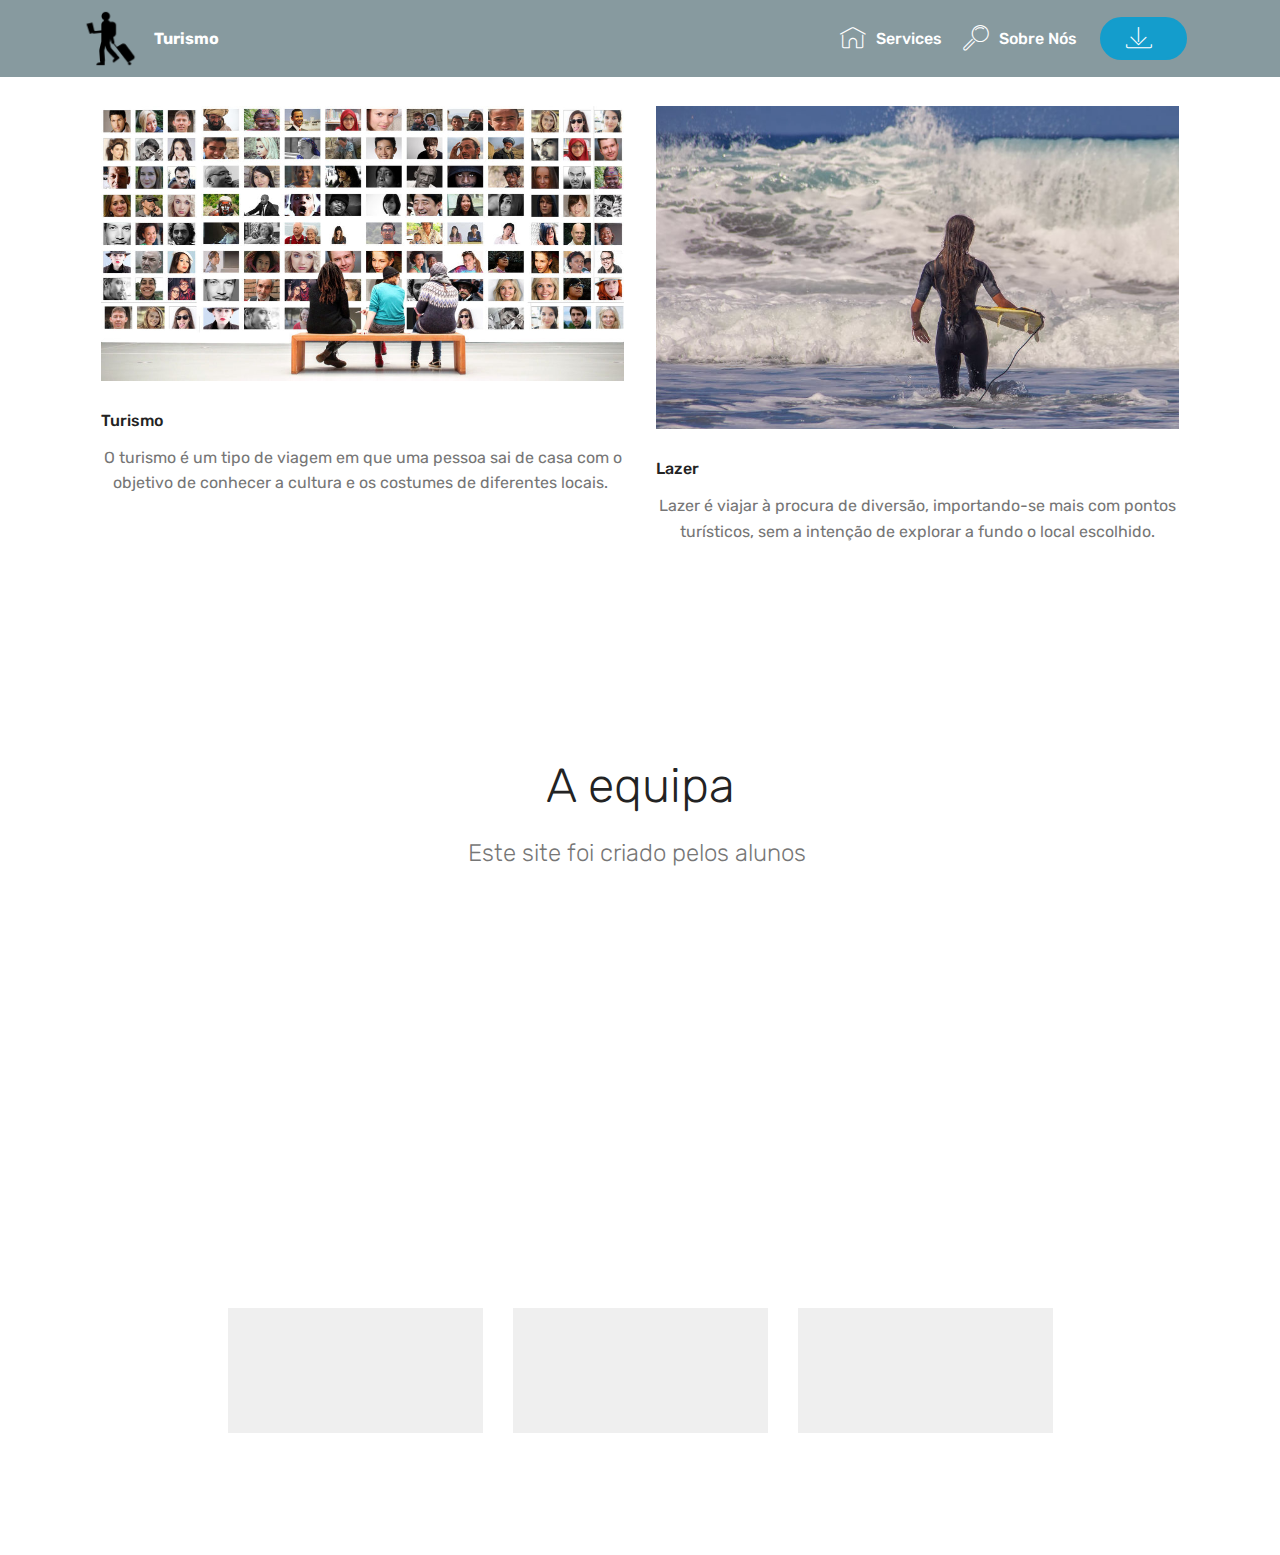
==== commit e237128e: "create github pages" ====
--- a/page1.html
+++ b/page1.html
@@ -61,15 +61,13 @@
                         <span class="mbri-search mbr-iconfont mbr-iconfont-btn"></span>
                         Sobre Nós</a>
                 </li></ul>
-            <div class="navbar-buttons mbr-section-btn"><a class="btn btn-sm btn-primary display-4" href="https://mobirise.co">
-                    <span class="mbri-save mbr-iconfont mbr-iconfont-btn "></span>
-                    Try It Now!
-                </a></div>
+            <div class="navbar-buttons mbr-section-btn"><a class="btn btn-sm btn-primary display-4" href="#top">
+                    <span class="mbri-save mbr-iconfont mbr-iconfont-btn "></span></a></div>
         </div>
     </nav>
 </section>
 
-<section class="engine"><a href="https://mobirise.info/x">free css templates</a></section><section class="features2 cid-rpxcsofRNr" id="features2-0">
+<section class="engine"><a href="https://mobirise.info/g">how to build a website for free</a></section><section class="features2 cid-rpxcsofRNr" id="features2-0">
 
     
 
@@ -125,11 +123,10 @@
                 </div>
                 <div class="item-caption py-3">
                     <div class="item-name px-2">
-                        <p class="mbr-fonts-style display-5">
-                           Steven Bruce</p>
+                        <p class="mbr-fonts-style display-5">Alexandre Pires<br></p>
                     </div>
                     <div class="item-role px-2">
-                        <p>Developer</p>
+                        <p>nº 1</p>
                     </div>
                     <div class="item-social pt-2">
                         <a href="https://twitter.com/mobirise" target="_blank">
@@ -159,10 +156,10 @@
                 <div class="item-caption py-3">
                     <div class="item-name px-2">
                         <p class="mbr-fonts-style display-5">
-                           Anissa Fisher</p>
+                           João Amaral </p>
                     </div>
                     <div class="item-role px-2">
-                        <p>Developer</p>
+                        <p>nº 11</p>
                     </div>
                     <div class="item-social pt-2">
                         <a href="https://twitter.com/mobirise" target="_blank">
@@ -187,15 +184,15 @@
                 </div>
             </div><div class="team-item col-lg-3 col-md-6">
                 <div class="item-image">
-                    <img src="assets/images/face3.jpg" alt="" title="">
+                    <img src="assets/images/mbr-510x765.jpg" alt="" title="">
                 </div>
                 <div class="item-caption py-3">
                     <div class="item-name px-2">
                         <p class="mbr-fonts-style display-5">
-                           Thomas Long</p>
+                           Simão Leiria </p>
                     </div>
                     <div class="item-role px-2">
-                        <p>Developer</p>
+                        <p>nº 18</p>
                     </div>
                     <div class="item-social pt-2">
                         <a href="https://twitter.com/mobirise" target="_blank">
@@ -234,6 +231,7 @@
   <script src="assets/theme/js/script.js"></script>
   
   
-  <input name="animation" type="hidden">
+ <div id="scrollToTop" class="scrollToTop mbr-arrow-up"><a style="text-align: center;"><i class="mbr-arrow-up-icon mbr-arrow-up-icon-cm cm-icon cm-icon-smallarrow-up"></i></a></div>
+    <input name="animation" type="hidden">
   </body>
 </html>--- a/assets/mobirise/css/mbr-additional.css
+++ b/assets/mobirise/css/mbr-additional.css
@@ -588,8 +588,8 @@
   color: #dfd9c6;
 }
 /* Scroll to top button*/
-.scrollToTop_wraper {
-  display: none;
+#scrollToTop a {
+  border-radius: 100px;
 }
 #scrollToTop a i:before {
   content: '';
